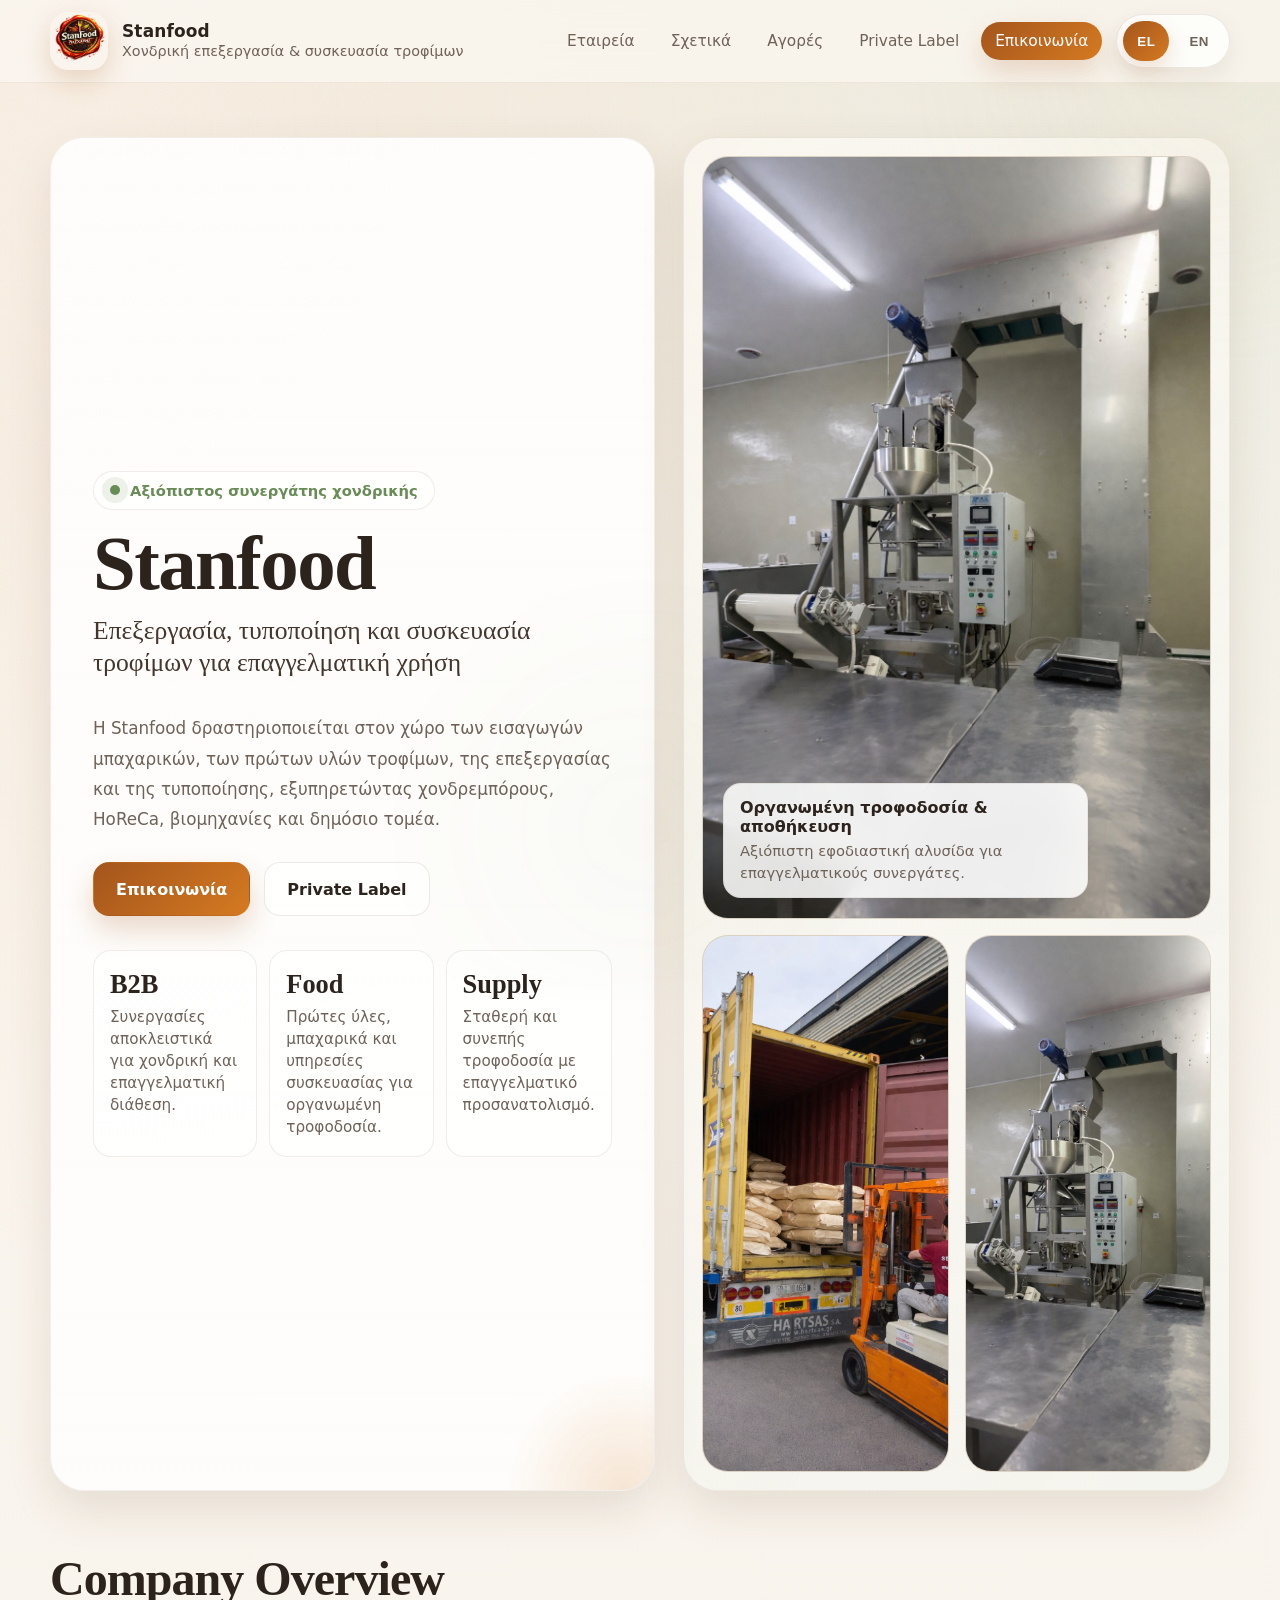
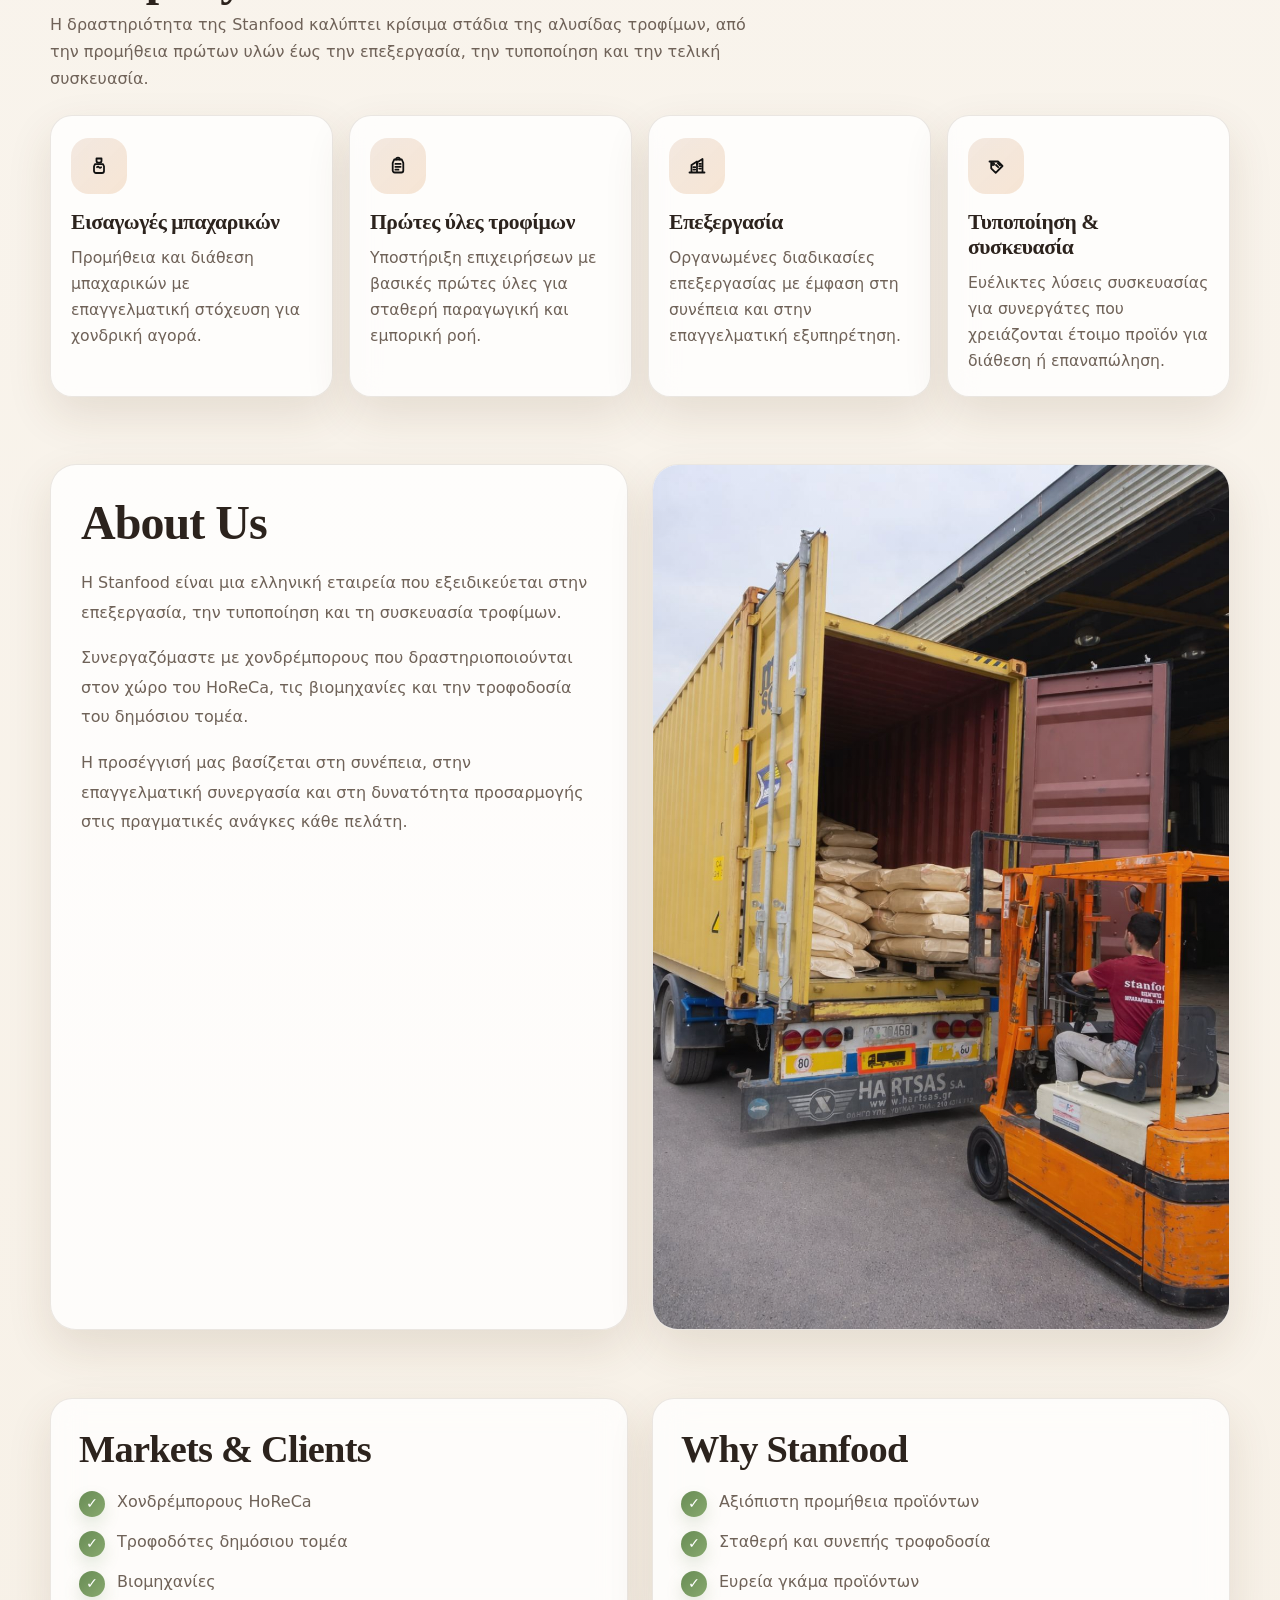
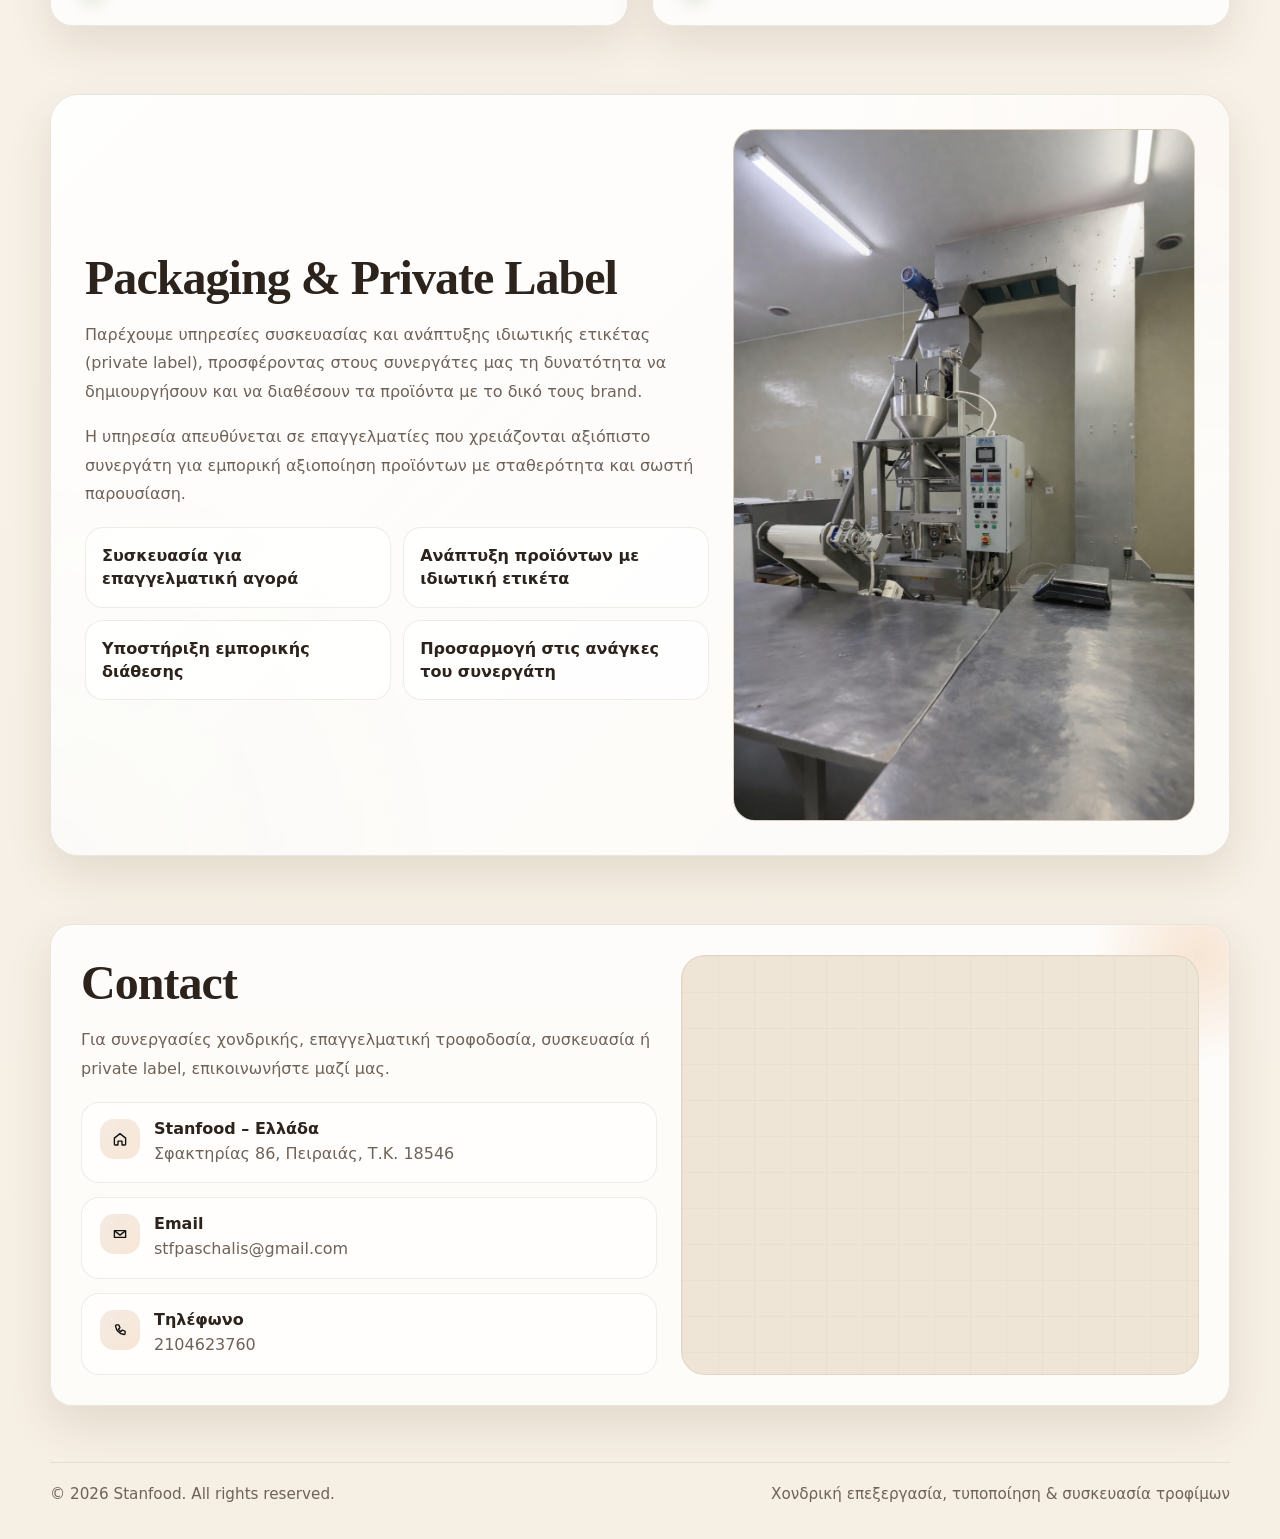
==== index.html @ 0a85c96a "first commit" ====
<!DOCTYPE html>
<html lang="el">
<head>
  <meta charset="UTF-8" />
  <meta name="viewport" content="width=device-width, initial-scale=1.0" />
  <title>Stanfood | Χονδρική Επεξεργασία & Συσκευασία Τροφίμων</title>
  <meta
    name="description"
    content="Η Stanfood είναι ελληνική εταιρεία επεξεργασίας, τυποποίησης και συσκευασίας τροφίμων για HoReCa, βιομηχανίες και δημόσιο τομέα."
  />
  <link rel="stylesheet" href="styles.css" />
</head>
<body>
  <header class="site-header">
    <div class="container nav">
      <a href="#hero" class="brand" aria-label="Stanfood αρχική" data-i18n-aria-label="brandAria">
        <div class="brand-logo">
          <img src="logo.png" alt="Stanfood logo" data-i18n-alt="brandLogoAlt" />
        </div>
        <div class="brand-text">
          <strong>Stanfood</strong>
          <span data-i18n="brandTagline">Χονδρική επεξεργασία & συσκευασία τροφίμων</span>
        </div>
      </a>

      <div class="nav-actions">
        <nav class="nav-links">
          <a href="#overview" data-i18n="navCompany">Εταιρεία</a>
          <a href="#about" data-i18n="navAbout">Σχετικά</a>
          <a href="#markets" data-i18n="navMarkets">Αγορές</a>
          <a href="#private-label" data-i18n="navPrivateLabel">Private Label</a>
          <a href="#contact" class="cta" data-i18n="navContact">Επικοινωνία</a>
        </nav>

        <div class="language-switcher" aria-label="Επιλογή γλώσσας" data-i18n-aria-label="languageSwitcherAria">
          <button type="button" class="lang-btn active" data-lang="el">EL</button>
          <button type="button" class="lang-btn" data-lang="en">EN</button>
        </div>
      </div>
    </div>
  </header>

  <main>
    <section class="hero" id="hero">
      <div class="container hero-grid">
        <div class="hero-copy" data-reveal>
          <div class="eyebrow hero-float">
            <span class="dot"></span>
            <span data-i18n="heroEyebrow">Αξιόπιστος συνεργάτης χονδρικής</span>
          </div>

          <h1>Stanfood</h1>
          <div class="hero-subtitle" data-i18n="heroSubtitle">
            Επεξεργασία, τυποποίηση και συσκευασία τροφίμων για επαγγελματική χρήση
          </div>
          <p class="hero-desc" data-i18n="heroDesc">
            Η Stanfood δραστηριοποιείται στον χώρο των εισαγωγών μπαχαρικών, των πρώτων
            υλών τροφίμων, της επεξεργασίας και της τυποποίησης, εξυπηρετώντας
            χονδρεμπόρους, HoReCa, βιομηχανίες και δημόσιο τομέα.
          </p>

          <div class="hero-actions">
            <a href="#contact" class="btn btn-primary" data-i18n="heroPrimaryCta">Επικοινωνία</a>
            <a href="#private-label" class="btn btn-secondary" data-i18n="heroSecondaryCta">Private Label</a>
          </div>

          <div class="hero-stats">
            <div class="stat">
              <strong>B2B</strong>
              <span data-i18n="statB2B">Συνεργασίες αποκλειστικά για χονδρική και επαγγελματική διάθεση.</span>
            </div>
            <div class="stat">
              <strong>Food</strong>
              <span data-i18n="statFood">Πρώτες ύλες, μπαχαρικά και υπηρεσίες συσκευασίας για οργανωμένη τροφοδοσία.</span>
            </div>
            <div class="stat">
              <strong>Supply</strong>
              <span data-i18n="statSupply">Σταθερή και συνεπής τροφοδοσία με επαγγελματικό προσανατολισμό.</span>
            </div>
          </div>
        </div>

        <div class="hero-visual" data-reveal>
          <div class="visual-card">
            <img
              src="img2.jpg"
              alt="Αποθήκη τροφίμων και χονδρική διανομή"
              data-i18n-alt="heroWarehouseAlt"
            />
            <div class="floating-badge">
              <strong data-i18n="floatingBadgeTitle">Οργανωμένη τροφοδοσία & αποθήκευση</strong>
              <span data-i18n="floatingBadgeText">Αξιόπιστη εφοδιαστική αλυσίδα για επαγγελματικούς συνεργάτες.</span>
            </div>
          </div>

          <div class="visual-bottom">
            <div class="visual-card">
              <img
                src="img 3.jpg"
                alt="Εισαγωγές και μεταφορά προϊόντων"
                data-i18n-alt="importsAlt"
              />
            </div>
            <div class="visual-card">
              <img
                src="img2.jpg"
                alt="Ποιοτικός έλεγχος και διασφάλιση ποιότητας"
                data-i18n-alt="qualityAlt"
              />
            </div>
          </div>
        </div>
      </div>
    </section>

    <section class="section" id="overview">
      <div class="container">
        <div class="section-heading" data-reveal>
          <div>
            <h2 data-i18n="overviewTitle">Company Overview</h2>
            <p data-i18n="overviewText">
              Η δραστηριότητα της Stanfood καλύπτει κρίσιμα στάδια της αλυσίδας τροφίμων,
              από την προμήθεια πρώτων υλών έως την επεξεργασία, την τυποποίηση και την τελική συσκευασία.
            </p>
          </div>
        </div>

        <div class="overview-grid">
          <article class="overview-card" data-reveal>
            <div class="overview-icon" aria-hidden="true">
              <svg viewBox="0 0 24 24" aria-hidden="true">
                <path d="M9.5 4.5h5v2.2a2 2 0 0 1-2 2h-1a2 2 0 0 1-2-2V4.5Z" fill="none" stroke="currentColor" stroke-width="1.8" stroke-linejoin="round"/>
                <path d="M8 10.2h8l1 2.1V17a2 2 0 0 1-2 2H9a2 2 0 0 1-2-2v-4.7l1-2.1Z" fill="none" stroke="currentColor" stroke-width="1.8" stroke-linejoin="round"/>
                <path d="M10 13.2c.8-.9 1.5-.9 2 0 .7 1 1.4 1 2.1 0" fill="none" stroke="currentColor" stroke-width="1.8" stroke-linecap="round"/>
              </svg>
            </div>
            <h3 data-i18n="overview1Title">Εισαγωγές μπαχαρικών</h3>
            <p data-i18n="overview1Text">Προμήθεια και διάθεση μπαχαρικών με επαγγελματική στόχευση για χονδρική αγορά.</p>
          </article>

          <article class="overview-card" data-reveal>
            <div class="overview-icon" aria-hidden="true">
              <svg viewBox="0 0 24 24" aria-hidden="true">
                <path d="M8.2 5.5h7.6l1.5 3.4v7.6a2 2 0 0 1-2 2H8.7a2 2 0 0 1-2-2V8.9l1.5-3.4Z" fill="none" stroke="currentColor" stroke-width="1.8" stroke-linejoin="round"/>
                <path d="M9.4 9.9h5.2M9.4 12.8h5.2M9.4 15.7h3.1" fill="none" stroke="currentColor" stroke-width="1.8" stroke-linecap="round"/>
                <path d="M10.1 5.5c0-1 .8-1.8 1.9-1.8s1.9.8 1.9 1.8" fill="none" stroke="currentColor" stroke-width="1.8" stroke-linecap="round"/>
              </svg>
            </div>
            <h3 data-i18n="overview2Title">Πρώτες ύλες τροφίμων</h3>
            <p data-i18n="overview2Text">Υποστήριξη επιχειρήσεων με βασικές πρώτες ύλες για σταθερή παραγωγική και εμπορική ροή.</p>
          </article>

          <article class="overview-card" data-reveal>
            <div class="overview-icon" aria-hidden="true">
              <svg viewBox="0 0 24 24" aria-hidden="true">
                <path d="M4.5 18.5h15" fill="none" stroke="currentColor" stroke-width="1.8" stroke-linecap="round"/>
                <path d="M6.5 18.5V11l5.5-3.5V11" fill="none" stroke="currentColor" stroke-width="1.8" stroke-linejoin="round"/>
                <path d="M12 18.5V8.5l5.5-3.5v13.5" fill="none" stroke="currentColor" stroke-width="1.8" stroke-linejoin="round"/>
                <path d="M8.4 13.2h1.8M8.4 15.6h1.8M14.2 9.8H16M14.2 12.2H16M14.2 14.6H16" fill="none" stroke="currentColor" stroke-width="1.8" stroke-linecap="round"/>
              </svg>
            </div>
            <h3 data-i18n="overview3Title">Επεξεργασία</h3>
            <p data-i18n="overview3Text">Οργανωμένες διαδικασίες επεξεργασίας με έμφαση στη συνέπεια και στην επαγγελματική εξυπηρέτηση.</p>
          </article>

          <article class="overview-card" data-reveal>
            <div class="overview-icon" aria-hidden="true">
              <svg viewBox="0 0 24 24" aria-hidden="true">
                <path d="M5.5 7.5h8.5l4.5 4.5-6.8 6.8-4.5-4.5V7.5Z" fill="none" stroke="currentColor" stroke-width="1.8" stroke-linejoin="round"/>
                <circle cx="9" cy="10" r="1.2" fill="none" stroke="currentColor" stroke-width="1.8"/>
                <path d="M13.8 9.2 16 11.4M12 11l2.2 2.2" fill="none" stroke="currentColor" stroke-width="1.8" stroke-linecap="round"/>
              </svg>
            </div>
            <h3 data-i18n="overview4Title">Τυποποίηση & συσκευασία</h3>
            <p data-i18n="overview4Text">Ευέλικτες λύσεις συσκευασίας για συνεργάτες που χρειάζονται έτοιμο προϊόν για διάθεση ή επαναπώληση.</p>
          </article>
        </div>
      </div>
    </section>

    <section class="section" id="about">
      <div class="container about-grid">
        <div class="about-text" data-reveal>
          <h2 data-i18n="aboutTitle">About Us</h2>
          <p data-i18n="aboutText1">
            Η Stanfood είναι μια ελληνική εταιρεία που εξειδικεύεται στην επεξεργασία,
            την τυποποίηση και τη συσκευασία τροφίμων.
          </p>
          <p data-i18n="aboutText2">
            Συνεργαζόμαστε με χονδρέμπορους που δραστηριοποιούνται στον χώρο του HoReCa,
            τις βιομηχανίες και την τροφοδοσία του δημόσιου τομέα.
          </p>
          <p data-i18n="aboutText3">
            Η προσέγγισή μας βασίζεται στη συνέπεια, στην επαγγελματική συνεργασία και
            στη δυνατότητα προσαρμογής στις πραγματικές ανάγκες κάθε πελάτη.
          </p>
        </div>

        <div class="image-panel" data-reveal>
          <img
            src="img 3.jpg"
            alt="Έλεγχος ποιότητας τροφίμων και επαγγελματική επεξεργασία"
            data-i18n-alt="aboutImageAlt"
          />
        </div>
      </div>
    </section>

    <section class="section" id="markets">
      <div class="container split-grid">
        <div class="client-box" data-reveal>
          <h2 data-i18n="marketsTitle">Markets & Clients</h2>
          <ul class="list">
            <li><span class="check">✓</span><span data-i18n="market1">Χονδρέμπορους HoReCa</span></li>
            <li><span class="check">✓</span><span data-i18n="market2">Τροφοδότες δημόσιου τομέα</span></li>
            <li><span class="check">✓</span><span data-i18n="market3">Βιομηχανίες</span></li>
          </ul>
        </div>

        <div class="why-card" data-reveal>
          <h2 data-i18n="whyTitle">Why Stanfood</h2>
          <ul class="list">
            <li><span class="check">✓</span><span data-i18n="why1">Αξιόπιστη προμήθεια προϊόντων</span></li>
            <li><span class="check">✓</span><span data-i18n="why2">Σταθερή και συνεπής τροφοδοσία</span></li>
            <li><span class="check">✓</span><span data-i18n="why3">Ευρεία γκάμα προϊόντων</span></li>
          </ul>
        </div>
      </div>
    </section>

    <section class="section" id="private-label">
      <div class="container">
        <div class="private-label" data-reveal>
          <div class="private-label-grid">
            <div>
              <h2 data-i18n="privateLabelTitle">Packaging & Private Label</h2>
              <p data-i18n="privateLabelText1">
                Παρέχουμε υπηρεσίες συσκευασίας και ανάπτυξης ιδιωτικής ετικέτας
                (private label), προσφέροντας στους συνεργάτες μας τη δυνατότητα να
                δημιουργήσουν και να διαθέσουν τα προϊόντα με το δικό τους brand.
              </p>
              <p data-i18n="privateLabelText2">
                Η υπηρεσία απευθύνεται σε επαγγελματίες που χρειάζονται αξιόπιστο
                συνεργάτη για εμπορική αξιοποίηση προϊόντων με σταθερότητα και σωστή παρουσίαση.
              </p>

              <div class="private-points">
                <div class="point" data-i18n="privatePoint1">Συσκευασία για επαγγελματική αγορά</div>
                <div class="point" data-i18n="privatePoint2">Ανάπτυξη προϊόντων με ιδιωτική ετικέτα</div>
                <div class="point" data-i18n="privatePoint3">Υποστήριξη εμπορικής διάθεσης</div>
                <div class="point" data-i18n="privatePoint4">Προσαρμογή στις ανάγκες του συνεργάτη</div>
              </div>
            </div>

            <div class="mini-gallery">
              <div class="image-panel">
                <img
                  src="img2.jpg"
                  alt="Αποθήκευση και διαχείριση αποθεμάτων για επαγγελματική τροφοδοσία"
                  data-i18n-alt="privateLabelImageAlt"
                />
              </div>
            </div>
          </div>
        </div>
      </div>
    </section>

    <section class="section" id="contact">
      <div class="container">
        <div class="contact-card" data-reveal>
          <div class="contact-top">
            <div>
              <h2 data-i18n="contactTitle">Contact</h2>
              <p data-i18n="contactText">
                Για συνεργασίες χονδρικής, επαγγελματική τροφοδοσία, συσκευασία ή private label,
                επικοινωνήστε μαζί μας.
              </p>

              <div class="contact-lines">
                <div class="contact-item">
                  <div class="contact-badge" aria-hidden="true">
                    <svg viewBox="0 0 24 24" aria-hidden="true">
                      <path d="M4.5 10.8 12 4.8l7.5 6V19a1 1 0 0 1-1 1h-3.8v-5.2H9.3V20H5.5a1 1 0 0 1-1-1v-8.2Z" fill="none" stroke="currentColor" stroke-width="1.8" stroke-linejoin="round"/>
                    </svg>
                  </div>
                  <div>
                    <strong data-i18n="contactOfficeTitle">Stanfood – Ελλάδα</strong>
                    <span data-i18n="contactAddress">Σφακτηρίας 86, Πειραιάς, Τ.Κ. 18546</span>
                  </div>
                </div>

                <div class="contact-item">
                  <div class="contact-badge" aria-hidden="true">
                    <svg viewBox="0 0 24 24" aria-hidden="true">
                      <path d="M4.5 7.5h15v9h-15z" fill="none" stroke="currentColor" stroke-width="1.8" stroke-linejoin="round"/>
                      <path d="m5.7 8.5 6.3 5 6.3-5" fill="none" stroke="currentColor" stroke-width="1.8" stroke-linecap="round" stroke-linejoin="round"/>
                    </svg>
                  </div>
                  <div>
                    <strong data-i18n="contactEmailLabel">Email</strong>
                    <a href="mailto:stfpaschalis@gmail.com">stfpaschalis@gmail.com</a>
                  </div>
                </div>

                <div class="contact-item">
                  <div class="contact-badge" aria-hidden="true">
                    <svg viewBox="0 0 24 24" aria-hidden="true">
                      <path d="M7.3 5.2h2.9L12 9 9.9 10.8a13 13 0 0 0 3.3 3.3l1.8-2.1 3.8 1.8v2.9c0 .7-.6 1.3-1.3 1.3A13.9 13.9 0 0 1 6 6.5c0-.7.6-1.3 1.3-1.3Z" fill="none" stroke="currentColor" stroke-width="1.8" stroke-linejoin="round" stroke-linecap="round"/>
                    </svg>
                  </div>
                  <div>
                    <strong data-i18n="contactPhoneLabel">Τηλέφωνο</strong>
                    <a href="tel:+302104623760">2104623760</a>
                  </div>
                </div>
              </div>
            </div>

            <div class="map-card">
              <iframe
                src="https://www.google.com/maps?q=%CE%A3%CF%86%CE%B1%CE%BA%CF%84%CE%B7%CF%81%CE%AF%CE%B1%CF%82%2086,%20%CE%A0%CE%B5%CE%B9%CF%81%CE%B1%CE%B9%CE%AC%CF%82,%2018546&z=16&output=embed"
                width="100%"
                height="100%"
                style="border:0;"
                allowfullscreen=""
                loading="lazy"
                referrerpolicy="no-referrer-when-downgrade"
                title="Χάρτης τοποθεσίας Stanfood"
                data-i18n-title="mapTitle">
              </iframe>
            </div>
          </div>
        </div>
      </div>
    </section>
  </main>

  <footer class="site-footer">
    <div class="container footer-inner">
      <div><span data-i18n="footerCopyright">©</span> <span id="year"></span> <span data-i18n="footerRights">Stanfood. All rights reserved.</span></div>
      <div data-i18n="footerTagline">Χονδρική επεξεργασία, τυποποίηση & συσκευασία τροφίμων</div>
    </div>
  </footer>

  <script src="scripts.js"></script>
</body>
</html>
---- styles.css ----
:root{
  --bg:#f7f3eb;
  --bg-2:#fffaf3;
  --card:rgba(255,255,255,.78);
  --card-strong:rgba(255,255,255,.92);
  --text:#2c231d;
  --muted:#6f6258;
  --line:rgba(90,65,40,.12);
  --primary:#a4551d;
  --primary-2:#d57a21;
  --accent:#e7c282;
  --green:#688c55;
  --shadow:0 18px 45px rgba(87,55,27,.12);
  --radius-xl:30px;
  --radius-lg:22px;
  --radius-md:16px;
  --container:1180px;
}

*{box-sizing:border-box}
html{scroll-behavior:smooth}
body{
  margin:0;
  font-family:Inter,system-ui,-apple-system,BlinkMacSystemFont,"Segoe UI",sans-serif;
  color:var(--text);
  background:
    radial-gradient(circle at 0% 0%, rgba(213,122,33,.10), transparent 26%),
    radial-gradient(circle at 100% 0%, rgba(104,140,85,.10), transparent 24%),
    linear-gradient(180deg, #faf6f0 0%, #f6efe4 100%);
  overflow-x:hidden;
}

body::after{
  content:"";
  position:fixed;
  inset:-10% -20%;
  pointer-events:none;
  opacity:.45;
  background:
    radial-gradient(circle at 15% 20%, rgba(255,255,255,.45), transparent 22%),
    radial-gradient(circle at 82% 14%, rgba(231,194,130,.18), transparent 18%),
    radial-gradient(circle at 50% 85%, rgba(104,140,85,.08), transparent 22%);
  filter:blur(18px);
  animation:ambientDrift 18s ease-in-out infinite alternate;
}

body::before{
  content:"";
  position:fixed;
  inset:0;
  pointer-events:none;
  opacity:.18;
  background-image:
    linear-gradient(rgba(80,55,35,.03) 1px, transparent 1px),
    linear-gradient(90deg, rgba(80,55,35,.03) 1px, transparent 1px);
  background-size:42px 42px;
  mask-image:radial-gradient(circle at center, black 60%, transparent 100%);
}

img{display:block;max-width:100%}
a{text-decoration:none;color:inherit}
.container{width:min(calc(100% - 32px), var(--container));margin:0 auto}

.site-header{
  position:sticky;
  top:0;
  z-index:100;
  backdrop-filter:blur(18px);
  background:rgba(250,246,240,.78);
  border-bottom:1px solid rgba(100,70,45,.08);
  transform:translateY(-16px);
  opacity:0;
  transition:transform .8s ease, opacity .8s ease, background .3s ease, box-shadow .3s ease;
}

body.is-ready .site-header{
  transform:translateY(0);
  opacity:1;
}

.nav{
  min-height:82px;
  display:flex;
  align-items:center;
  justify-content:space-between;
  gap:22px;
}

.nav-actions{
  display:flex;
  align-items:center;
  gap:14px;
}

.brand{
  display:flex;
  align-items:center;
  gap:14px;
  min-width:0;
}

.brand-logo{
  width:58px;
  height:58px;
  border-radius:18px;
  overflow:hidden;
  flex:0 0 auto;
  box-shadow:0 10px 26px rgba(164,85,29,.22);
  transition:transform .5s ease, box-shadow .5s ease;
}

.brand-logo img{
  width:100%;
  height:100%;
  object-fit:cover;
  transition:transform .8s ease;
}

.brand:hover .brand-logo{
  transform:translateY(-2px) rotate(-3deg);
  box-shadow:0 16px 34px rgba(164,85,29,.22);
}

.brand:hover .brand-logo img{
  transform:scale(1.06);
}

.brand-text strong{
  display:block;
  font-size:1.06rem;
  line-height:1.1;
  letter-spacing:.01em;
}

.brand-text span{
  color:var(--muted);
  font-size:.9rem;
}

.nav-links{
  display:flex;
  align-items:center;
  gap:8px;
  flex-wrap:wrap;
}

.language-switcher{
  display:inline-flex;
  align-items:center;
  gap:6px;
  padding:6px;
  border-radius:999px;
  background:rgba(255,255,255,.72);
  border:1px solid rgba(110,80,54,.12);
  box-shadow:0 10px 24px rgba(87,55,27,.08);
}

.lang-btn{
  border:0;
  background:transparent;
  color:var(--muted);
  min-width:46px;
  height:40px;
  padding:0 14px;
  border-radius:999px;
  font-weight:800;
  letter-spacing:.04em;
  cursor:pointer;
  transition:background .25s ease, color .25s ease, transform .25s ease, box-shadow .25s ease;
}

.lang-btn:hover{
  color:var(--text);
  transform:translateY(-1px);
}

.lang-btn.active{
  color:#fff;
  background:linear-gradient(135deg,var(--primary),var(--primary-2));
  box-shadow:0 10px 22px rgba(164,85,29,.18);
}

.nav-links a{
  color:var(--muted);
  padding:10px 14px;
  border-radius:999px;
  transition:transform .25s ease, color .25s ease, background .25s ease;
  font-size:.96rem;
}

.nav-links a:hover{
  color:var(--text);
  background:rgba(164,85,29,.08);
  transform:translateY(-1px);
}

.nav-links .cta{
  background:linear-gradient(135deg,var(--primary),var(--primary-2));
  color:#fff;
  box-shadow:0 12px 28px rgba(164,85,29,.20);
}

.hero{
  padding:54px 0 30px;
  position:relative;
}

.hero-grid{
  display:grid;
  grid-template-columns:1.05fr .95fr;
  gap:28px;
  align-items:stretch;
}

.hero-copy,.hero-visual{
  position:relative;
  overflow:hidden;
  border-radius:34px;
  border:1px solid rgba(92,63,39,.08);
  box-shadow:var(--shadow);
  background:linear-gradient(180deg, rgba(255,255,255,.90), rgba(255,255,255,.76));
  transform:translateY(30px);
  opacity:0;
  transition:transform 1s cubic-bezier(.2,.7,.2,1), opacity 1s ease, box-shadow .45s ease;
}

body.is-ready .hero-copy,
body.is-ready .hero-visual{
  transform:translateY(0);
  opacity:1;
}

.hero-copy{
  padding:42px;
  min-height:640px;
  display:flex;
  flex-direction:column;
  justify-content:center;
  isolation:isolate;
}

.hero-copy::before{
  content:"";
  position:absolute;
  inset:auto -90px -120px auto;
  width:240px;
  height:240px;
  background:radial-gradient(circle, rgba(213,122,33,.18), transparent 70%);
  z-index:-1;
}

.hero-copy > *{
  opacity:0;
  transform:translateY(18px);
}

body.is-ready .hero-copy > *{
  animation:fadeUp .8s ease forwards;
}

body.is-ready .hero-copy > :nth-child(1){animation-delay:.18s}
body.is-ready .hero-copy > :nth-child(2){animation-delay:.28s}
body.is-ready .hero-copy > :nth-child(3){animation-delay:.38s}
body.is-ready .hero-copy > :nth-child(4){animation-delay:.48s}
body.is-ready .hero-copy > :nth-child(5){animation-delay:.58s}
body.is-ready .hero-copy > :nth-child(6){animation-delay:.68s}

.eyebrow{
  display:inline-flex;
  align-items:center;
  gap:10px;
  width:max-content;
  max-width:100%;
  padding:10px 16px;
  border-radius:999px;
  background:rgba(255,255,255,.74);
  border:1px solid rgba(102,74,48,.10);
  color:var(--green);
  font-weight:700;
  font-size:.92rem;
  margin-bottom:18px;
}

.dot{
  width:10px;
  height:10px;
  border-radius:50%;
  background:var(--green);
  box-shadow:0 0 0 8px rgba(104,140,85,.12);
}

h1,h2,h3{
  margin:0;
  font-family:Georgia,"Times New Roman",serif;
  letter-spacing:-.02em;
}

.hero h1{
  font-size:clamp(2.8rem, 6vw, 5.2rem);
  line-height:.95;
  max-width:650px;
  margin-bottom:14px;
}

.hero-subtitle{
  font-size:clamp(1.22rem,2vw,1.7rem);
  line-height:1.25;
  color:#45362c;
  max-width:640px;
  margin-bottom:18px;
  font-family:Georgia,"Times New Roman",serif;
}

.hero-desc{
  font-size:1.05rem;
  line-height:1.8;
  color:var(--muted);
  max-width:620px;
  margin-bottom:28px;
}

.hero-actions{
  display:flex;
  gap:14px;
  flex-wrap:wrap;
  margin-bottom:28px;
}

.btn{
  display:inline-flex;
  align-items:center;
  justify-content:center;
  gap:10px;
  min-height:54px;
  padding:0 22px;
  border-radius:16px;
  font-weight:700;
  transition:transform .25s ease, box-shadow .25s ease, background .25s ease;
  border:1px solid transparent;
  cursor:pointer;
  position:relative;
  overflow:hidden;
}

.btn:hover{
  transform:translateY(-2px);
}

.btn::after{
  content:"";
  position:absolute;
  inset:-120% auto -120% -30%;
  width:40%;
  transform:rotate(18deg);
  background:linear-gradient(180deg, transparent, rgba(255,255,255,.32), transparent);
  opacity:0;
  transition:transform .7s ease, opacity .35s ease;
}

.btn:hover::after{
  opacity:1;
  transform:translateX(260%) rotate(18deg);
}

.btn-primary{
  background:linear-gradient(135deg,var(--primary),var(--primary-2));
  color:#fff;
  box-shadow:0 14px 28px rgba(164,85,29,.22);
}

.btn-secondary{
  background:rgba(255,255,255,.7);
  border-color:rgba(110,80,54,.12);
  color:var(--text);
}

.hero-stats{
  display:grid;
  grid-template-columns:repeat(3,1fr);
  gap:12px;
  margin-top:6px;
}

.stat{
  background:rgba(255,255,255,.65);
  border:1px solid rgba(110,80,54,.10);
  border-radius:18px;
  padding:18px 16px;
  min-height:110px;
  transition:transform .35s ease, box-shadow .35s ease, border-color .35s ease;
}

.stat:hover{
  transform:translateY(-4px);
  box-shadow:0 18px 32px rgba(87,55,27,.12);
  border-color:rgba(164,85,29,.18);
}

.stat strong{
  display:block;
  font-size:1.65rem;
  font-family:Georgia,"Times New Roman",serif;
  margin-bottom:6px;
}

.stat span{
  color:var(--muted);
  font-size:.95rem;
  line-height:1.45;
}

.hero-visual{
  min-height:640px;
  padding:18px;
  display:grid;
  grid-template-rows:1.35fr .95fr;
  gap:16px;
  background:
    linear-gradient(180deg, rgba(255,255,255,.66), rgba(255,255,255,.55)),
    linear-gradient(135deg, rgba(231,194,130,.18), rgba(104,140,85,.12));
}

.visual-card{
  position:relative;
  overflow:hidden;
  border-radius:26px;
  background:#e8dfd2;
  border:1px solid rgba(90,62,35,.08);
  min-height:0;
  transition:transform .45s ease, box-shadow .45s ease;
}

.visual-card img{
  width:100%;
  height:100%;
  object-fit:cover;
  transform:scale(1.02);
  transition:transform 1.1s ease;
}

.visual-card::after{
  content:"";
  position:absolute;
  inset:0;
  background:linear-gradient(180deg, transparent 45%, rgba(35,25,18,.28) 100%);
  transition:opacity .45s ease;
}

.visual-card:hover{
  transform:translateY(-4px);
}

.visual-card:hover img{
  transform:scale(1.07);
}

.visual-card:hover::after{
  opacity:.82;
}

.floating-badge{
  position:absolute;
  left:20px;
  bottom:20px;
  z-index:2;
  background:rgba(255,255,255,.88);
  backdrop-filter:blur(12px);
  border:1px solid rgba(95,65,40,.08);
  border-radius:18px;
  padding:14px 16px;
  box-shadow:0 10px 26px rgba(45,30,18,.12);
  max-width:72%;
  animation:badgeDrift 7s ease-in-out infinite;
}

.floating-badge strong{
  display:block;
  font-size:1rem;
  margin-bottom:4px;
}

.floating-badge span{
  color:var(--muted);
  font-size:.92rem;
  line-height:1.45;
}

.visual-bottom{
  display:grid;
  grid-template-columns:1fr 1fr;
  gap:16px;
  min-height:0;
}

.section{
  padding:34px 0;
}

.section-heading{
  display:flex;
  align-items:end;
  justify-content:space-between;
  gap:20px;
  margin-bottom:22px;
}

.section-heading h2{
  font-size:clamp(2rem,4vw,3rem);
  line-height:1;
  margin-bottom:8px;
}

.section-heading p{
  margin:0;
  color:var(--muted);
  line-height:1.7;
  max-width:700px;
}

.overview-grid{
  display:grid;
  grid-template-columns:repeat(4,1fr);
  gap:16px;
}

.overview-card,
.why-card,
.client-box,
.contact-card{
  background:var(--card);
  border:1px solid var(--line);
  border-radius:22px;
  box-shadow:var(--shadow);
  backdrop-filter:blur(14px);
}

.overview-card{
  padding:22px 20px;
  min-height:190px;
  position:relative;
  overflow:hidden;
  transition:transform .25s ease, box-shadow .25s ease;
}

.overview-card::before,
.point::before,
.contact-item::before{
  content:"";
  position:absolute;
  inset:0;
  background:linear-gradient(120deg, transparent 0%, rgba(255,255,255,.36) 50%, transparent 100%);
  transform:translateX(-130%);
  transition:transform .8s ease;
  pointer-events:none;
}

.overview-card:hover{
  transform:translateY(-5px);
  box-shadow:0 22px 50px rgba(87,55,27,.16);
}

.overview-card:hover::before,
.point:hover::before,
.contact-item:hover::before{
  transform:translateX(130%);
}

.overview-icon{
  width:56px;
  height:56px;
  border-radius:18px;
  display:grid;
  place-items:center;
  background:linear-gradient(135deg, rgba(164,85,29,.12), rgba(213,122,33,.18));
  margin-bottom:16px;
  color:#111;
  transition:transform .35s ease, background .35s ease;
}

.overview-icon svg{
  width:24px;
  height:24px;
  display:block;
  fill:currentColor;
}

.overview-card h3{
  font-size:1.35rem;
  margin-bottom:10px;
}

.overview-card:hover .overview-icon{
  transform:translateY(-2px) scale(1.04);
  background:linear-gradient(135deg, rgba(164,85,29,.18), rgba(213,122,33,.24));
}

.overview-card p{
  margin:0;
  color:var(--muted);
  line-height:1.65;
  font-size:.98rem;
}

.about-grid{
  display:grid;
  grid-template-columns:1fr 1fr;
  gap:24px;
  align-items:stretch;
}

.about-text,
.image-panel{
  background:var(--card);
  border:1px solid var(--line);
  border-radius:26px;
  box-shadow:var(--shadow);
  overflow:hidden;
  transition:transform .45s ease, box-shadow .45s ease;
}

.about-text{
  padding:30px;
}

.about-text h2{
  font-size:clamp(2rem,4vw,3rem);
  margin-bottom:18px;
}

.about-text p{
  margin:0 0 16px;
  color:var(--muted);
  line-height:1.85;
  font-size:1rem;
}

.about-text p:last-child{margin-bottom:0}

.image-panel{
  position:relative;
  min-height:420px;
}

.image-panel img{
  width:100%;
  height:100%;
  object-fit:cover;
  transition:transform 1.1s ease;
}

.image-panel::after{
  content:"";
  position:absolute;
  inset:0;
  background:linear-gradient(180deg, rgba(255,255,255,.04), rgba(32,22,15,.18));
  transition:opacity .45s ease;
}

.about-text:hover,
.image-panel:hover,
.client-box:hover,
.why-card:hover,
.private-label:hover,
.contact-card:hover,
.map-card:hover{
  transform:translateY(-4px);
  box-shadow:0 22px 52px rgba(87,55,27,.15);
}

.image-panel:hover img{
  transform:scale(1.06);
}

.image-panel:hover::after{
  opacity:.75;
}

.split-grid{
  display:grid;
  grid-template-columns:1fr 1fr;
  gap:24px;
}

.client-box,
.why-card{
  padding:28px;
  transition:transform .4s ease, box-shadow .4s ease;
}

.client-box h2,
.why-card h2{
  font-size:clamp(1.9rem,3vw,2.6rem);
  margin-bottom:18px;
}

.list{
  display:grid;
  gap:12px;
  margin:0;
  padding:0;
  list-style:none;
}

.list li{
  display:flex;
  gap:12px;
  align-items:flex-start;
  color:var(--muted);
  line-height:1.65;
  font-size:1rem;
  opacity:0;
  transform:translateX(-18px);
}

.list .check{
  width:26px;
  height:26px;
  border-radius:50%;
  flex:0 0 26px;
  display:grid;
  place-items:center;
  font-size:.9rem;
  color:#fff;
  background:linear-gradient(135deg,var(--green),#88a96f);
  box-shadow:0 8px 16px rgba(104,140,85,.18);
  margin-top:2px;
  transition:transform .3s ease, box-shadow .3s ease;
}

.visible .list li{
  animation:slideInSoft .6s ease forwards;
}

.visible .list li:nth-child(1){animation-delay:.08s}
.visible .list li:nth-child(2){animation-delay:.16s}
.visible .list li:nth-child(3){animation-delay:.24s}

.list li:hover .check{
  transform:scale(1.08);
  box-shadow:0 12px 22px rgba(104,140,85,.22);
}

.private-label{
  position:relative;
  overflow:hidden;
  border-radius:28px;
  border:1px solid var(--line);
  box-shadow:var(--shadow);
  padding:34px;
  background:
    linear-gradient(135deg, rgba(255,255,255,.88), rgba(255,255,255,.70)),
    radial-gradient(circle at top right, rgba(213,122,33,.14), transparent 28%),
    radial-gradient(circle at bottom left, rgba(104,140,85,.10), transparent 30%);
}

.private-label-grid{
  display:grid;
  grid-template-columns:1.15fr .85fr;
  gap:24px;
  align-items:center;
}

.private-label h2{
  font-size:clamp(2rem,4vw,3rem);
  margin-bottom:16px;
}

.private-label p{
  margin:0 0 16px;
  color:var(--muted);
  line-height:1.8;
  font-size:1rem;
  max-width:700px;
}

.private-points{
  display:grid;
  grid-template-columns:repeat(2, minmax(0,1fr));
  gap:12px;
  margin-top:18px;
}

.point{
  padding:16px;
  border-radius:18px;
  background:rgba(255,255,255,.72);
  border:1px solid rgba(100,70,45,.10);
  color:var(--text);
  font-weight:600;
  line-height:1.45;
  position:relative;
  overflow:hidden;
  transition:transform .3s ease, border-color .3s ease, box-shadow .3s ease;
}

.point:hover{
  transform:translateY(-4px);
  border-color:rgba(164,85,29,.18);
  box-shadow:0 16px 28px rgba(87,55,27,.10);
}

.mini-gallery{
  display:grid;
  gap:14px;
}

.mini-gallery .image-panel{
  min-height:230px;
  border-radius:22px;
  box-shadow:none;
  background:#eadfce;
}

.contact-card{
  padding:30px;
  position:relative;
  overflow:hidden;
  transition:transform .45s ease, box-shadow .45s ease;
}

.contact-card::before{
  content:"";
  position:absolute;
  right:-80px;
  top:-80px;
  width:220px;
  height:220px;
  border-radius:50%;
  background:radial-gradient(circle, rgba(213,122,33,.18), transparent 70%);
}

.contact-top{
  display:grid;
  grid-template-columns:1fr .9fr;
  gap:24px;
  align-items:start;
}

.contact-card h2{
  font-size:clamp(2rem,4vw,3rem);
  margin-bottom:16px;
}

.contact-card p{
  color:var(--muted);
  line-height:1.8;
  margin:0 0 10px;
}

.contact-lines{
  display:grid;
  gap:14px;
  margin-top:18px;
}

.contact-item{
  display:flex;
  gap:14px;
  align-items:flex-start;
  padding:16px 18px;
  border-radius:18px;
  background:rgba(255,255,255,.68);
  border:1px solid rgba(100,70,45,.10);
  position:relative;
  overflow:hidden;
  transition:transform .35s ease, border-color .35s ease, box-shadow .35s ease;
}

.contact-item:hover{
  transform:translateX(4px);
  border-color:rgba(164,85,29,.18);
  box-shadow:0 16px 28px rgba(87,55,27,.10);
}

.contact-item strong{
  display:block;
  margin-bottom:4px;
  font-size:1rem;
}

.contact-item span,
.contact-item a{
  color:var(--muted);
  line-height:1.55;
  word-break:break-word;
}

.contact-badge{
  width:40px;
  height:40px;
  border-radius:14px;
  display:grid;
  place-items:center;
  flex:0 0 40px;
  background:linear-gradient(135deg, rgba(164,85,29,.12), rgba(213,122,33,.18));
  color:#111;
  transition:transform .35s ease, background .35s ease;
}

.contact-badge svg{
  width:18px;
  height:18px;
  display:block;
  fill:currentColor;
}

.contact-item:hover .contact-badge{
  transform:scale(1.08);
  background:linear-gradient(135deg, rgba(164,85,29,.18), rgba(213,122,33,.24));
}

.map-card{
  height:100%;
  min-height:320px;
  border-radius:24px;
  overflow:hidden;
  position:relative;
  border:1px solid rgba(100,70,45,.10);
  background:#efe5d7;
}

.map-card iframe{
  width:100%;
  height:100%;
  display:block;
  transition:transform .8s ease;
}

.map-card::before{
  content:"";
  position:absolute;
  inset:0;
  background-image:
    linear-gradient(rgba(120,85,55,.08) 1px, transparent 1px),
    linear-gradient(90deg, rgba(120,85,55,.08) 1px, transparent 1px);
  background-size:36px 36px;
  opacity:.45;
  pointer-events:none;
}

.map-pin{
  position:absolute;
  top:50%;
  left:54%;
  transform:translate(-50%,-50%);
  width:92px;
  height:92px;
  border-radius:50%;
  display:grid;
  place-items:center;
  background:rgba(255,255,255,.9);
  box-shadow:0 18px 40px rgba(50,30,16,.18);
  border:1px solid rgba(100,70,45,.10);
  z-index:2;
  text-align:center;
  padding:14px;
  font-weight:800;
  color:var(--primary);
}

.site-footer{
  padding:22px 0 36px;
  color:var(--muted);
  opacity:0;
  transform:translateY(18px);
  transition:opacity .8s ease .35s, transform .8s ease .35s;
}

body.is-ready .site-footer{
  opacity:1;
  transform:translateY(0);
}

.footer-inner{
  border-top:1px solid rgba(100,70,45,.10);
  padding-top:22px;
  display:flex;
  justify-content:space-between;
  gap:16px;
  flex-wrap:wrap;
  font-size:.95rem;
}

[data-reveal]{
  opacity:0;
  transform:translateY(30px) scale(.985);
  filter:blur(6px);
  transition:opacity .9s ease, transform .9s cubic-bezier(.2,.7,.2,1), filter .9s ease;
  will-change:transform, opacity;
}

[data-reveal].visible{
  opacity:1;
  transform:translateY(0) scale(1);
  filter:blur(0);
}

.hero-float{
  animation:float 6s ease-in-out infinite;
}

body.is-ready .hero-visual{
  animation:heroLift 1.1s ease .15s both;
}

body.is-ready .hero-visual .visual-card:first-child{
  animation:fadeUp .95s ease .45s both;
}

body.is-ready .hero-visual .visual-bottom .visual-card:first-child{
  animation:fadeUp .95s ease .6s both;
}

body.is-ready .hero-visual .visual-bottom .visual-card:last-child{
  animation:fadeUp .95s ease .72s both;
}

.map-card:hover iframe{
  transform:scale(1.025);
}

@keyframes fadeUp{
  from{
    opacity:0;
    transform:translateY(18px);
  }
  to{
    opacity:1;
    transform:translateY(0);
  }
}

@keyframes float{
  0%,100%{transform:translateY(0)}
  50%{transform:translateY(-10px)}
}

@keyframes heroLift{
  from{
    opacity:0;
    transform:translateY(34px) scale(.985);
  }
  to{
    opacity:1;
    transform:translateY(0) scale(1);
  }
}

@keyframes badgeDrift{
  0%,100%{transform:translateY(0)}
  50%{transform:translateY(-6px)}
}

@keyframes slideInSoft{
  from{
    opacity:0;
    transform:translateX(-18px);
  }
  to{
    opacity:1;
    transform:translateX(0);
  }
}

@keyframes ambientDrift{
  0%{transform:translate3d(-1.5%, -1%, 0) scale(1)}
  100%{transform:translate3d(1.5%, 1%, 0) scale(1.04)}
}

@media (prefers-reduced-motion: reduce){
  *,
  *::before,
  *::after{
    animation:none !important;
    transition:none !important;
    scroll-behavior:auto !important;
  }

  [data-reveal],
  .site-header,
  .site-footer,
  .hero-copy,
  .hero-visual,
  .hero-copy > *{
    opacity:1 !important;
    transform:none !important;
    filter:none !important;
  }
}

@media (max-width: 1080px){
  .hero-grid,
  .about-grid,
  .split-grid,
  .private-label-grid,
  .contact-top{
    grid-template-columns:1fr;
  }

  .overview-grid{
    grid-template-columns:repeat(2,1fr);
  }

  .hero-copy,.hero-visual{
    min-height:auto;
  }

  .hero-stats{
    grid-template-columns:1fr;
  }
}

@media (max-width: 720px){
  .nav{
    min-height:74px;
    align-items:flex-start;
    padding:14px 0;
  }

  .nav-links{
    display:none;
  }

  .nav-actions{
    margin-left:auto;
  }

  .language-switcher{
    padding:5px;
  }

  .lang-btn{
    min-width:42px;
    height:38px;
    padding:0 12px;
  }

  .hero{
    padding:28px 0 24px;
  }

  .hero-copy{
    padding:24px;
    border-radius:24px;
  }

  .hero-visual{
    padding:12px;
    border-radius:24px;
  }

  .visual-bottom{
    grid-template-columns:1fr;
  }

  .overview-grid,
  .private-points{
    grid-template-columns:1fr;
  }

  .section{
    padding:24px 0;
  }

  .about-text,
  .client-box,
  .why-card,
  .private-label,
  .contact-card{
    padding:22px;
  }

  .floating-badge{
    max-width:82%;
    left:14px;
    bottom:14px;
  }

  .brand-text span{
    display:none;
  }
}
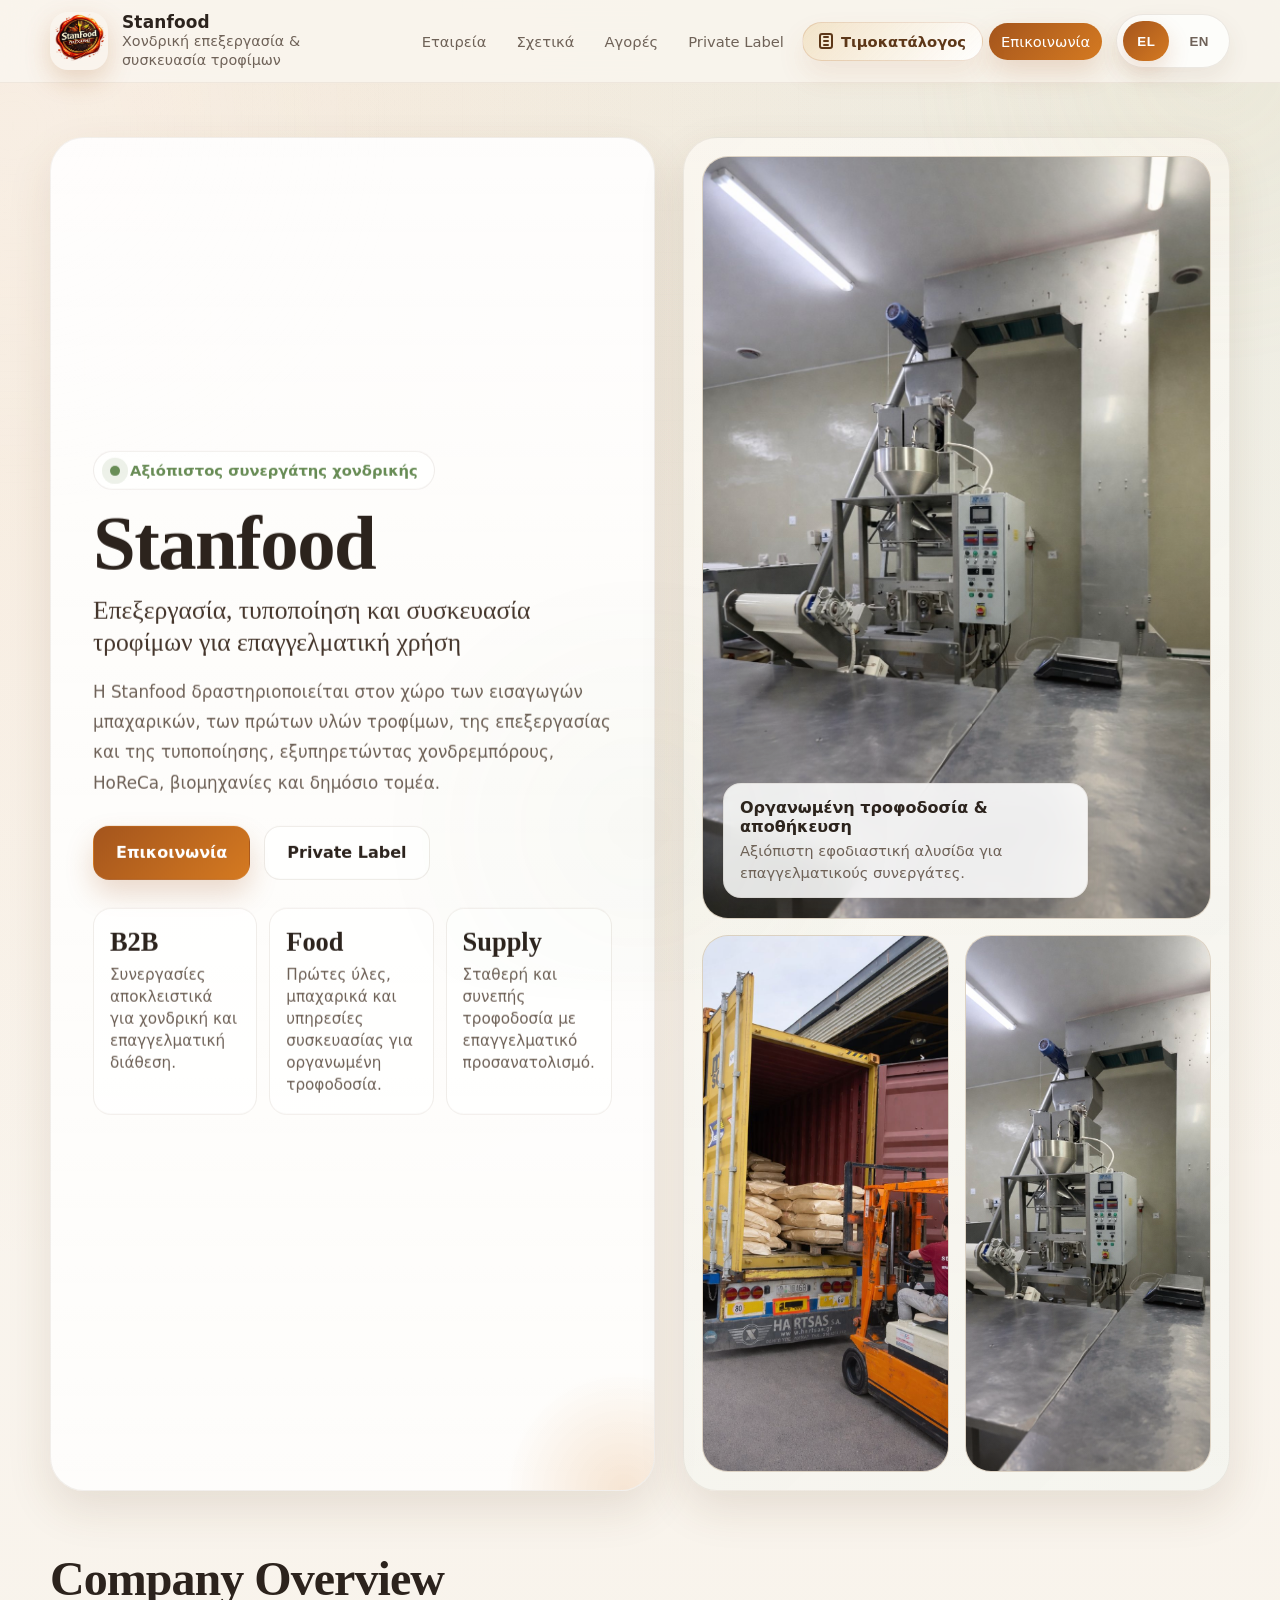
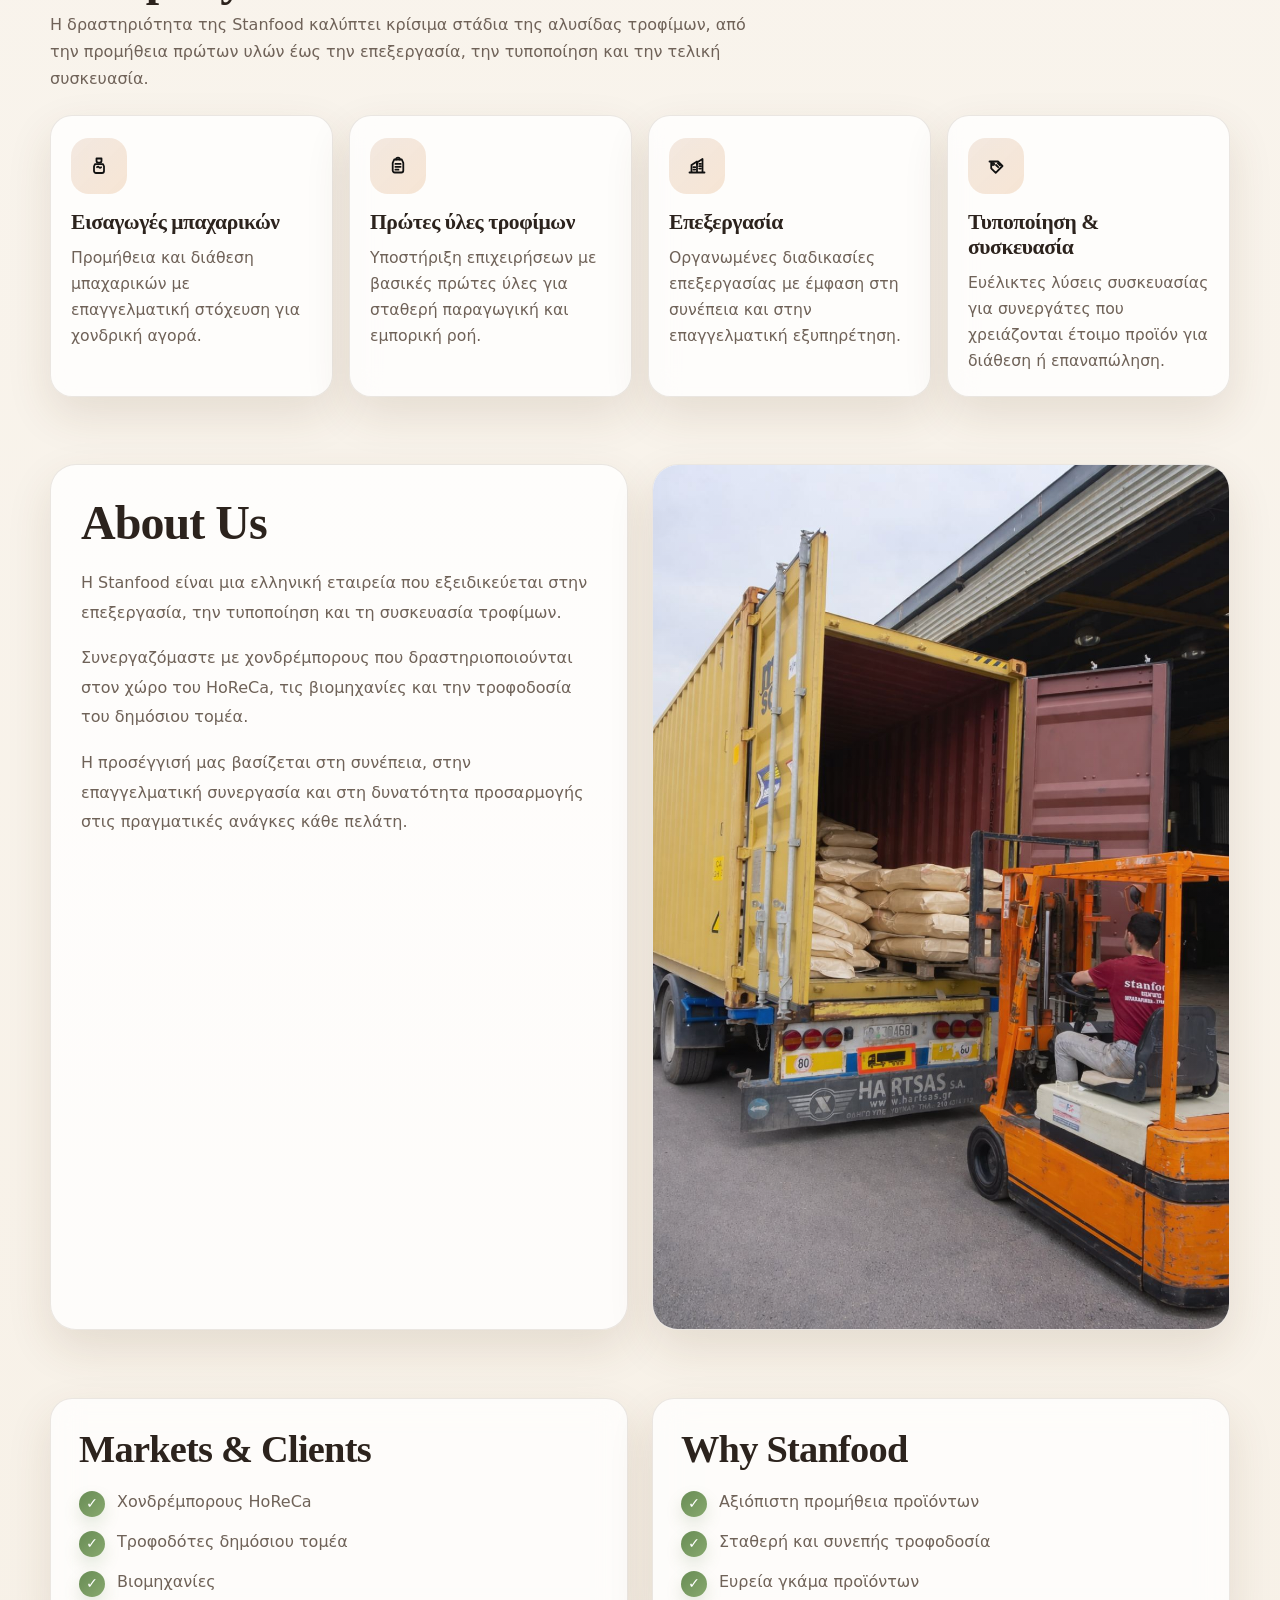
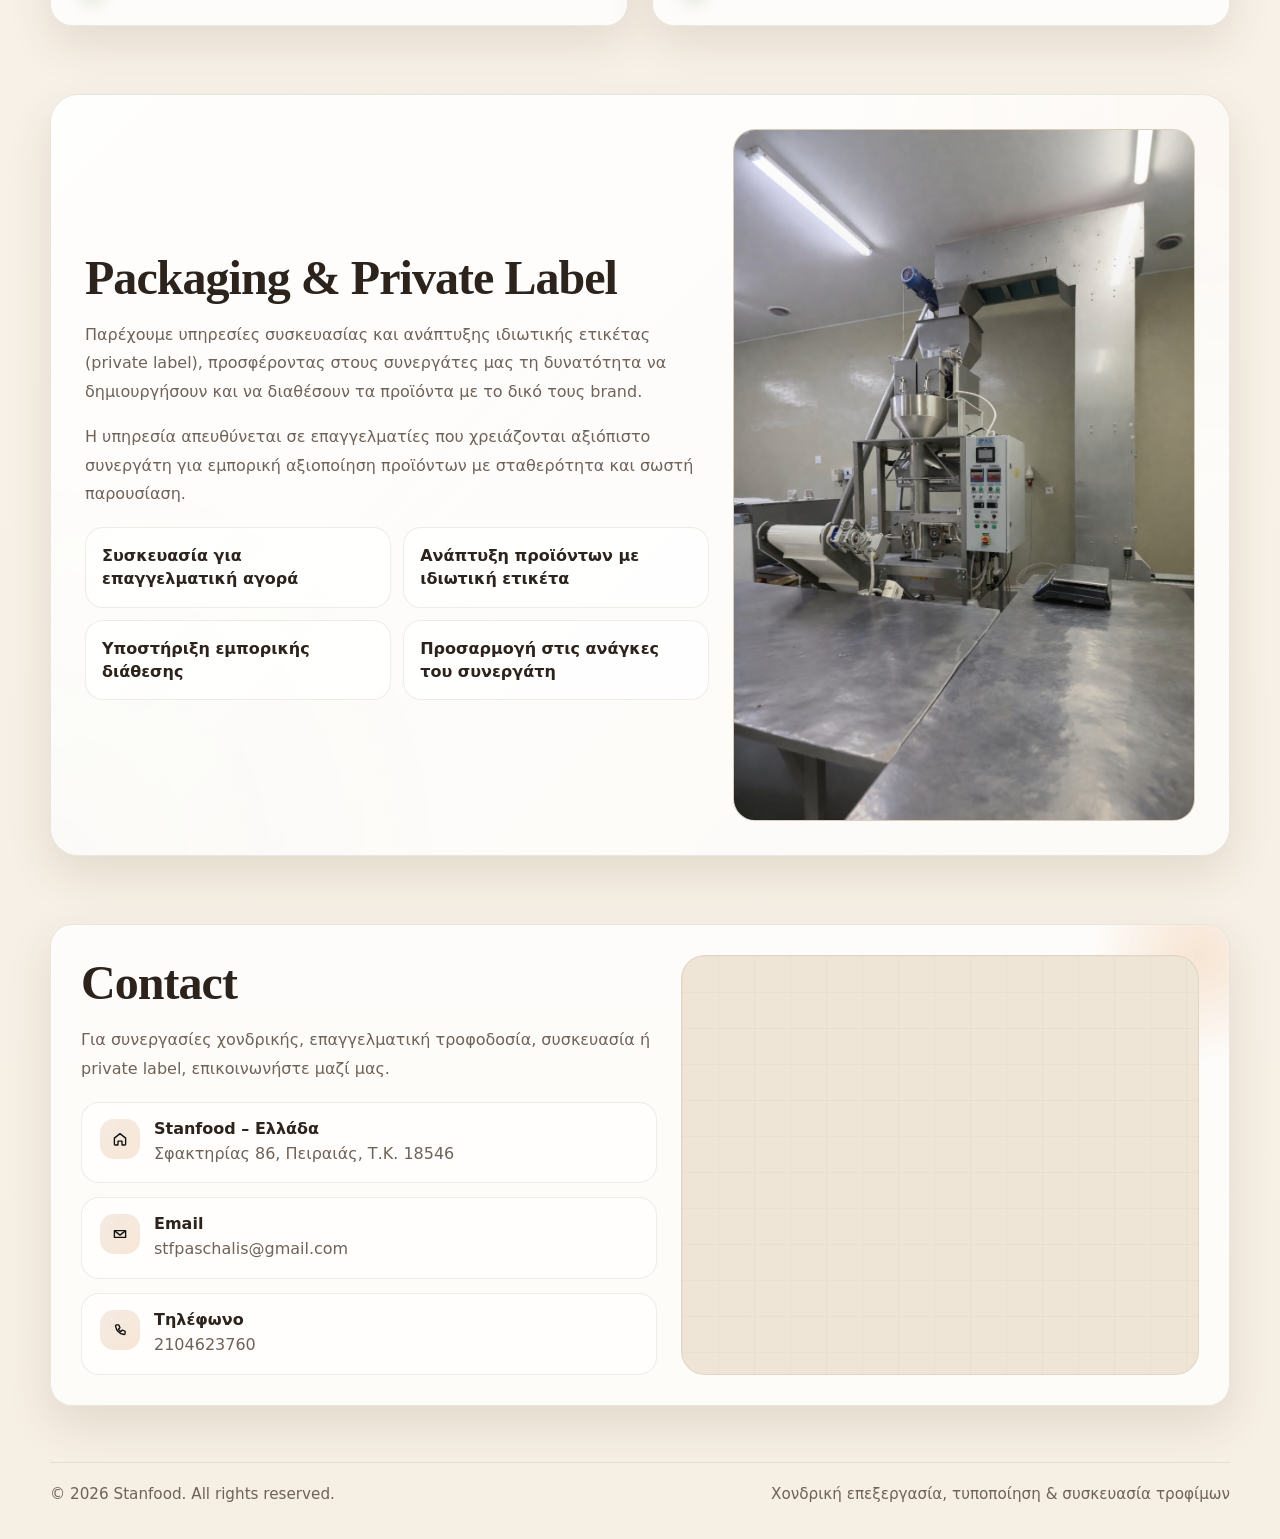
==== commit 482f1832: "push 2" ====
--- a/index.html
+++ b/index.html
@@ -29,6 +29,7 @@
           <a href="#about" data-i18n="navAbout">Σχετικά</a>
           <a href="#markets" data-i18n="navMarkets">Αγορές</a>
           <a href="#private-label" data-i18n="navPrivateLabel">Private Label</a>
+          <a href="pricelist.pdf" target="_blank" rel="noopener noreferrer" class="nav-pricelist" data-i18n="navPricelist">Τιμοκατάλογος</a>
           <a href="#contact" class="cta" data-i18n="navContact">Επικοινωνία</a>
         </nav>
 
@@ -44,38 +45,40 @@
     <section class="hero" id="hero">
       <div class="container hero-grid">
         <div class="hero-copy" data-reveal>
-          <div class="eyebrow hero-float">
-            <span class="dot"></span>
-            <span data-i18n="heroEyebrow">Αξιόπιστος συνεργάτης χονδρικής</span>
-          </div>
-
-          <h1>Stanfood</h1>
-          <div class="hero-subtitle" data-i18n="heroSubtitle">
-            Επεξεργασία, τυποποίηση και συσκευασία τροφίμων για επαγγελματική χρήση
-          </div>
-          <p class="hero-desc" data-i18n="heroDesc">
-            Η Stanfood δραστηριοποιείται στον χώρο των εισαγωγών μπαχαρικών, των πρώτων
-            υλών τροφίμων, της επεξεργασίας και της τυποποίησης, εξυπηρετώντας
-            χονδρεμπόρους, HoReCa, βιομηχανίες και δημόσιο τομέα.
-          </p>
-
-          <div class="hero-actions">
-            <a href="#contact" class="btn btn-primary" data-i18n="heroPrimaryCta">Επικοινωνία</a>
-            <a href="#private-label" class="btn btn-secondary" data-i18n="heroSecondaryCta">Private Label</a>
-          </div>
-
-          <div class="hero-stats">
-            <div class="stat">
-              <strong>B2B</strong>
-              <span data-i18n="statB2B">Συνεργασίες αποκλειστικά για χονδρική και επαγγελματική διάθεση.</span>
-            </div>
-            <div class="stat">
-              <strong>Food</strong>
-              <span data-i18n="statFood">Πρώτες ύλες, μπαχαρικά και υπηρεσίες συσκευασίας για οργανωμένη τροφοδοσία.</span>
-            </div>
-            <div class="stat">
-              <strong>Supply</strong>
-              <span data-i18n="statSupply">Σταθερή και συνεπής τροφοδοσία με επαγγελματικό προσανατολισμό.</span>
+          <div class="hero-copy-inner">
+            <div class="eyebrow hero-float">
+              <span class="dot"></span>
+              <span data-i18n="heroEyebrow">Αξιόπιστος συνεργάτης χονδρικής</span>
+            </div>
+
+            <h1>Stanfood</h1>
+            <div class="hero-subtitle" data-i18n="heroSubtitle">
+              Επεξεργασία, τυποποίηση και συσκευασία τροφίμων για επαγγελματική χρήση
+            </div>
+            <p class="hero-desc" data-i18n="heroDesc">
+              Η Stanfood δραστηριοποιείται στον χώρο των εισαγωγών μπαχαρικών, των πρώτων
+              υλών τροφίμων, της επεξεργασίας και της τυποποίησης, εξυπηρετώντας
+              χονδρεμπόρους, HoReCa, βιομηχανίες και δημόσιο τομέα.
+            </p>
+
+            <div class="hero-actions">
+              <a href="#contact" class="btn btn-primary" data-i18n="heroPrimaryCta">Επικοινωνία</a>
+              <a href="#private-label" class="btn btn-secondary" data-i18n="heroSecondaryCta">Private Label</a>
+            </div>
+
+            <div class="hero-stats">
+              <div class="stat">
+                <strong>B2B</strong>
+                <span data-i18n="statB2B">Συνεργασίες αποκλειστικά για χονδρική και επαγγελματική διάθεση.</span>
+              </div>
+              <div class="stat">
+                <strong>Food</strong>
+                <span data-i18n="statFood">Πρώτες ύλες, μπαχαρικά και υπηρεσίες συσκευασίας για οργανωμένη τροφοδοσία.</span>
+              </div>
+              <div class="stat">
+                <strong>Supply</strong>
+                <span data-i18n="statSupply">Σταθερή και συνεπής τροφοδοσία με επαγγελματικό προσανατολισμό.</span>
+              </div>
             </div>
           </div>
         </div>
--- a/styles.css
+++ b/styles.css
@@ -90,6 +90,7 @@
   display:flex;
   align-items:center;
   gap:14px;
+  margin-left:auto;
 }
 
 .brand{
@@ -140,8 +141,9 @@
 .nav-links{
   display:flex;
   align-items:center;
-  gap:8px;
-  flex-wrap:wrap;
+  gap:6px;
+  flex-wrap:nowrap;
+  white-space:nowrap;
 }
 
 .language-switcher{
@@ -182,10 +184,10 @@
 
 .nav-links a{
   color:var(--muted);
-  padding:10px 14px;
+  padding:10px 12px;
   border-radius:999px;
   transition:transform .25s ease, color .25s ease, background .25s ease;
-  font-size:.96rem;
+  font-size:.92rem;
 }
 
 .nav-links a:hover{
@@ -198,6 +200,48 @@
   background:linear-gradient(135deg,var(--primary),var(--primary-2));
   color:#fff;
   box-shadow:0 12px 28px rgba(164,85,29,.20);
+}
+
+.nav-links .nav-pricelist{
+  position:relative;
+  padding:10px 16px 10px 38px;
+  color:#5d3718;
+  font-weight:800;
+  background:linear-gradient(135deg, rgba(231,194,130,.34), rgba(255,255,255,.92));
+  border:1px solid rgba(164,85,29,.16);
+  box-shadow:0 14px 28px rgba(164,85,29,.10);
+}
+
+.nav-links .nav-pricelist::before{
+  content:"";
+  position:absolute;
+  left:16px;
+  top:50%;
+  width:14px;
+  height:16px;
+  border-radius:3px;
+  border:2px solid currentColor;
+  transform:translateY(-50%);
+  box-sizing:border-box;
+}
+
+.nav-links .nav-pricelist::after{
+  content:"";
+  position:absolute;
+  left:20px;
+  top:50%;
+  width:6px;
+  height:2px;
+  background:currentColor;
+  border-radius:999px;
+  transform:translateY(-1px);
+  box-shadow:0 -4px 0 currentColor, 0 4px 0 currentColor;
+}
+
+.nav-links .nav-pricelist:hover{
+  color:#3d2513;
+  background:linear-gradient(135deg, rgba(231,194,130,.52), rgba(255,255,255,.98));
+  box-shadow:0 18px 34px rgba(164,85,29,.16);
 }
 
 .hero{
@@ -231,12 +275,17 @@
 }
 
 .hero-copy{
-  padding:42px;
-  min-height:640px;
-  display:flex;
-  flex-direction:column;
-  justify-content:center;
+  padding:42px 42px 88px;
+  min-height:760px;
+  display:block;
   isolation:isolate;
+}
+
+.hero-copy-inner{
+  position:relative;
+  transform:translate3d(0, var(--hero-copy-shift, 0px), 0);
+  will-change:transform;
+  padding-bottom:28px;
 }
 
 .hero-copy::before{
@@ -249,21 +298,21 @@
   z-index:-1;
 }
 
-.hero-copy > *{
+.hero-copy-inner > *{
   opacity:0;
   transform:translateY(18px);
 }
 
-body.is-ready .hero-copy > *{
+body.is-ready .hero-copy-inner > *{
   animation:fadeUp .8s ease forwards;
 }
 
-body.is-ready .hero-copy > :nth-child(1){animation-delay:.18s}
-body.is-ready .hero-copy > :nth-child(2){animation-delay:.28s}
-body.is-ready .hero-copy > :nth-child(3){animation-delay:.38s}
-body.is-ready .hero-copy > :nth-child(4){animation-delay:.48s}
-body.is-ready .hero-copy > :nth-child(5){animation-delay:.58s}
-body.is-ready .hero-copy > :nth-child(6){animation-delay:.68s}
+body.is-ready .hero-copy-inner > :nth-child(1){animation-delay:.18s}
+body.is-ready .hero-copy-inner > :nth-child(2){animation-delay:.28s}
+body.is-ready .hero-copy-inner > :nth-child(3){animation-delay:.38s}
+body.is-ready .hero-copy-inner > :nth-child(4){animation-delay:.48s}
+body.is-ready .hero-copy-inner > :nth-child(5){animation-delay:.58s}
+body.is-ready .hero-copy-inner > :nth-child(6){animation-delay:.68s}
 
 .eyebrow{
   display:inline-flex;
@@ -1081,7 +1130,8 @@
   .site-footer,
   .hero-copy,
   .hero-visual,
-  .hero-copy > *{
+  .hero-copy-inner,
+  .hero-copy-inner > *{
     opacity:1 !important;
     transform:none !important;
     filter:none !important;
@@ -1105,6 +1155,11 @@
     min-height:auto;
   }
 
+  .hero-copy-inner{
+    position:relative;
+    top:auto;
+  }
+
   .hero-stats{
     grid-template-columns:1fr;
   }
@@ -1140,8 +1195,13 @@
   }
 
   .hero-copy{
-    padding:24px;
+    padding:24px 24px 42px;
     border-radius:24px;
+  }
+
+  .hero-copy-inner{
+    position:relative;
+    top:auto;
   }
 
   .hero-visual{
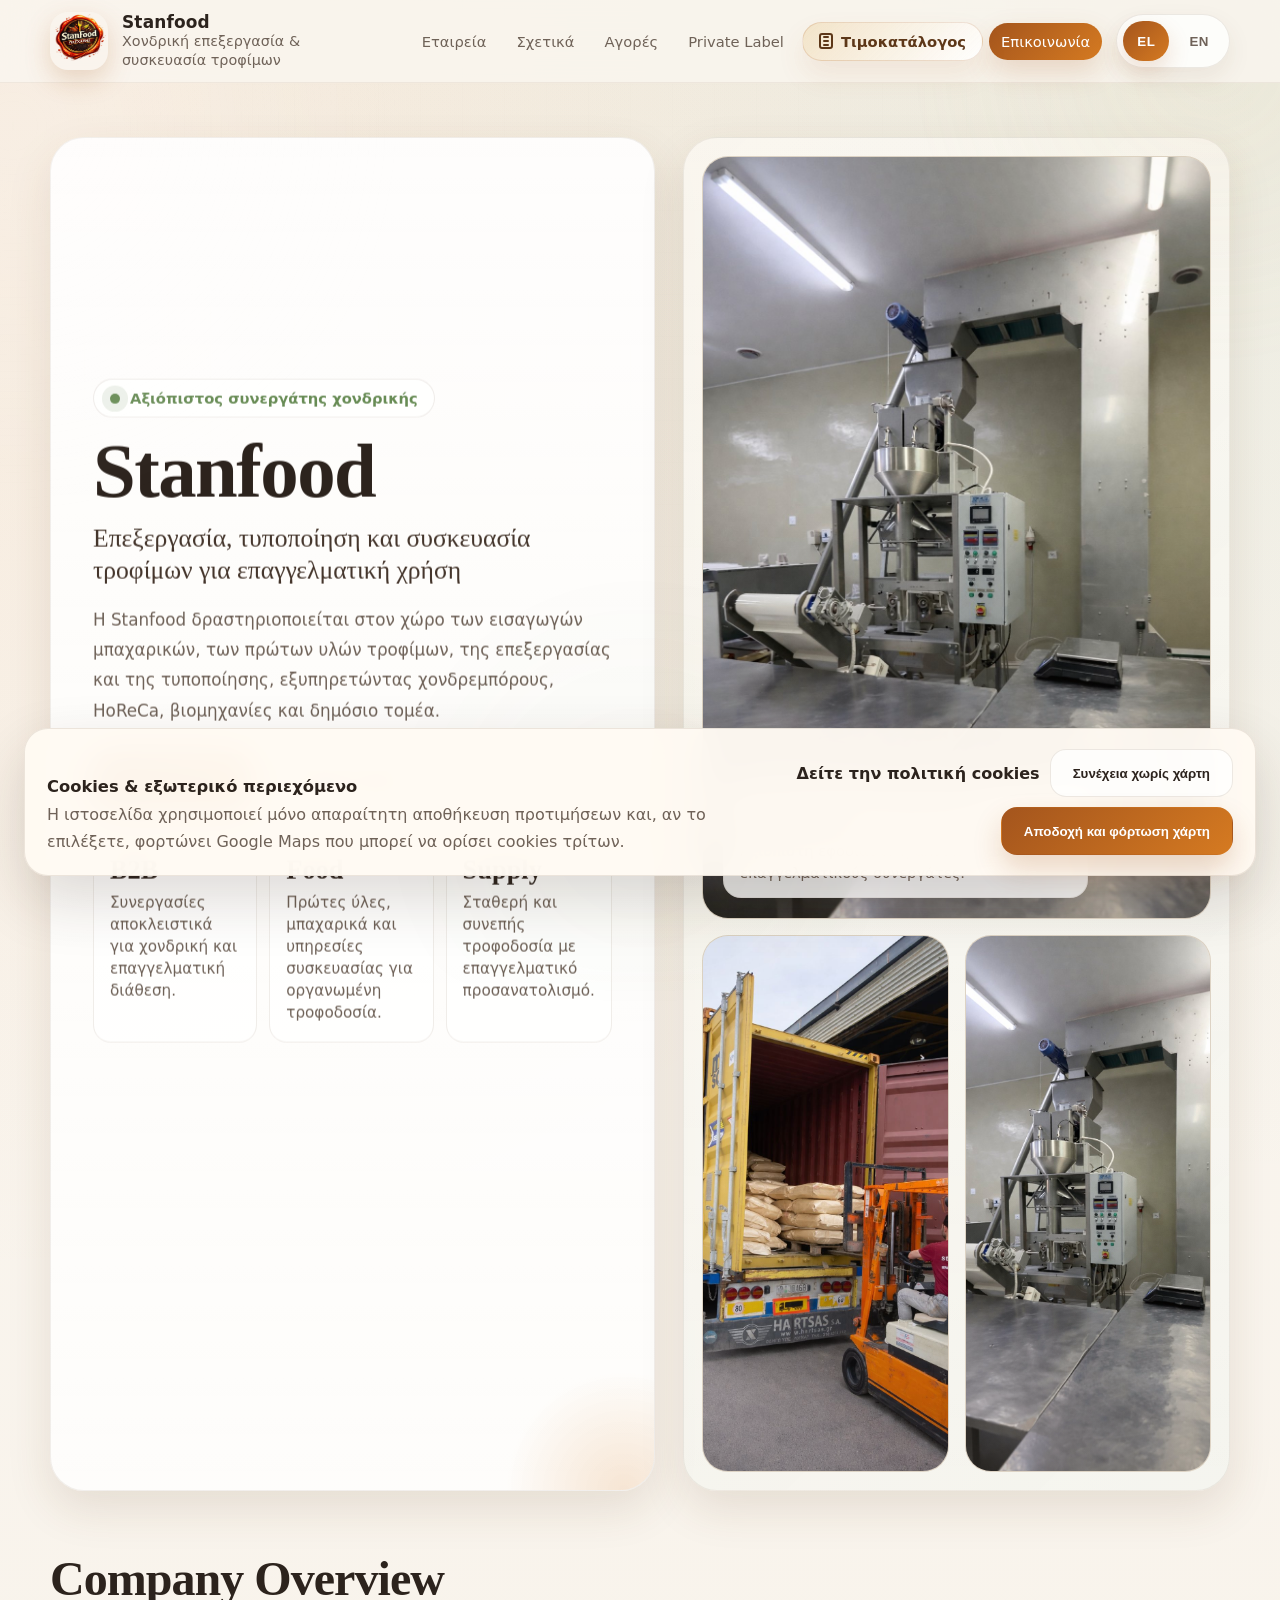
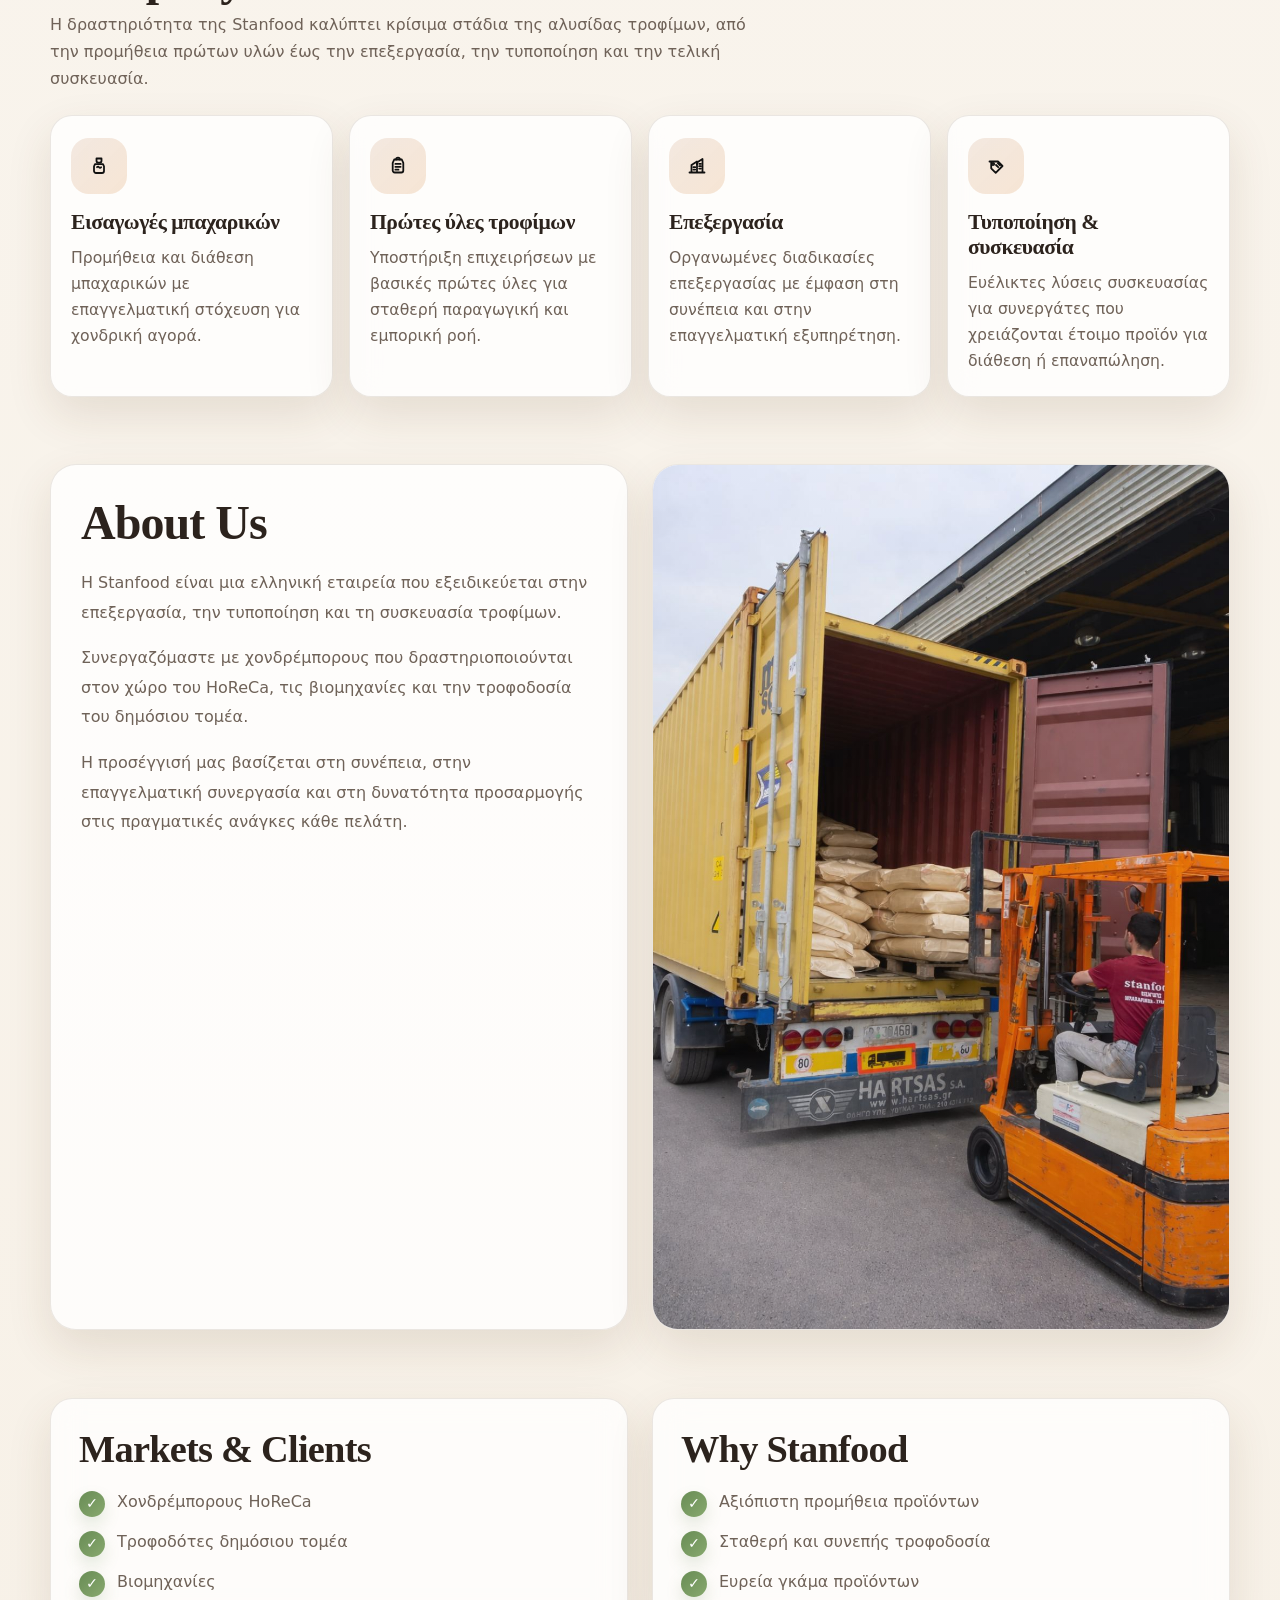
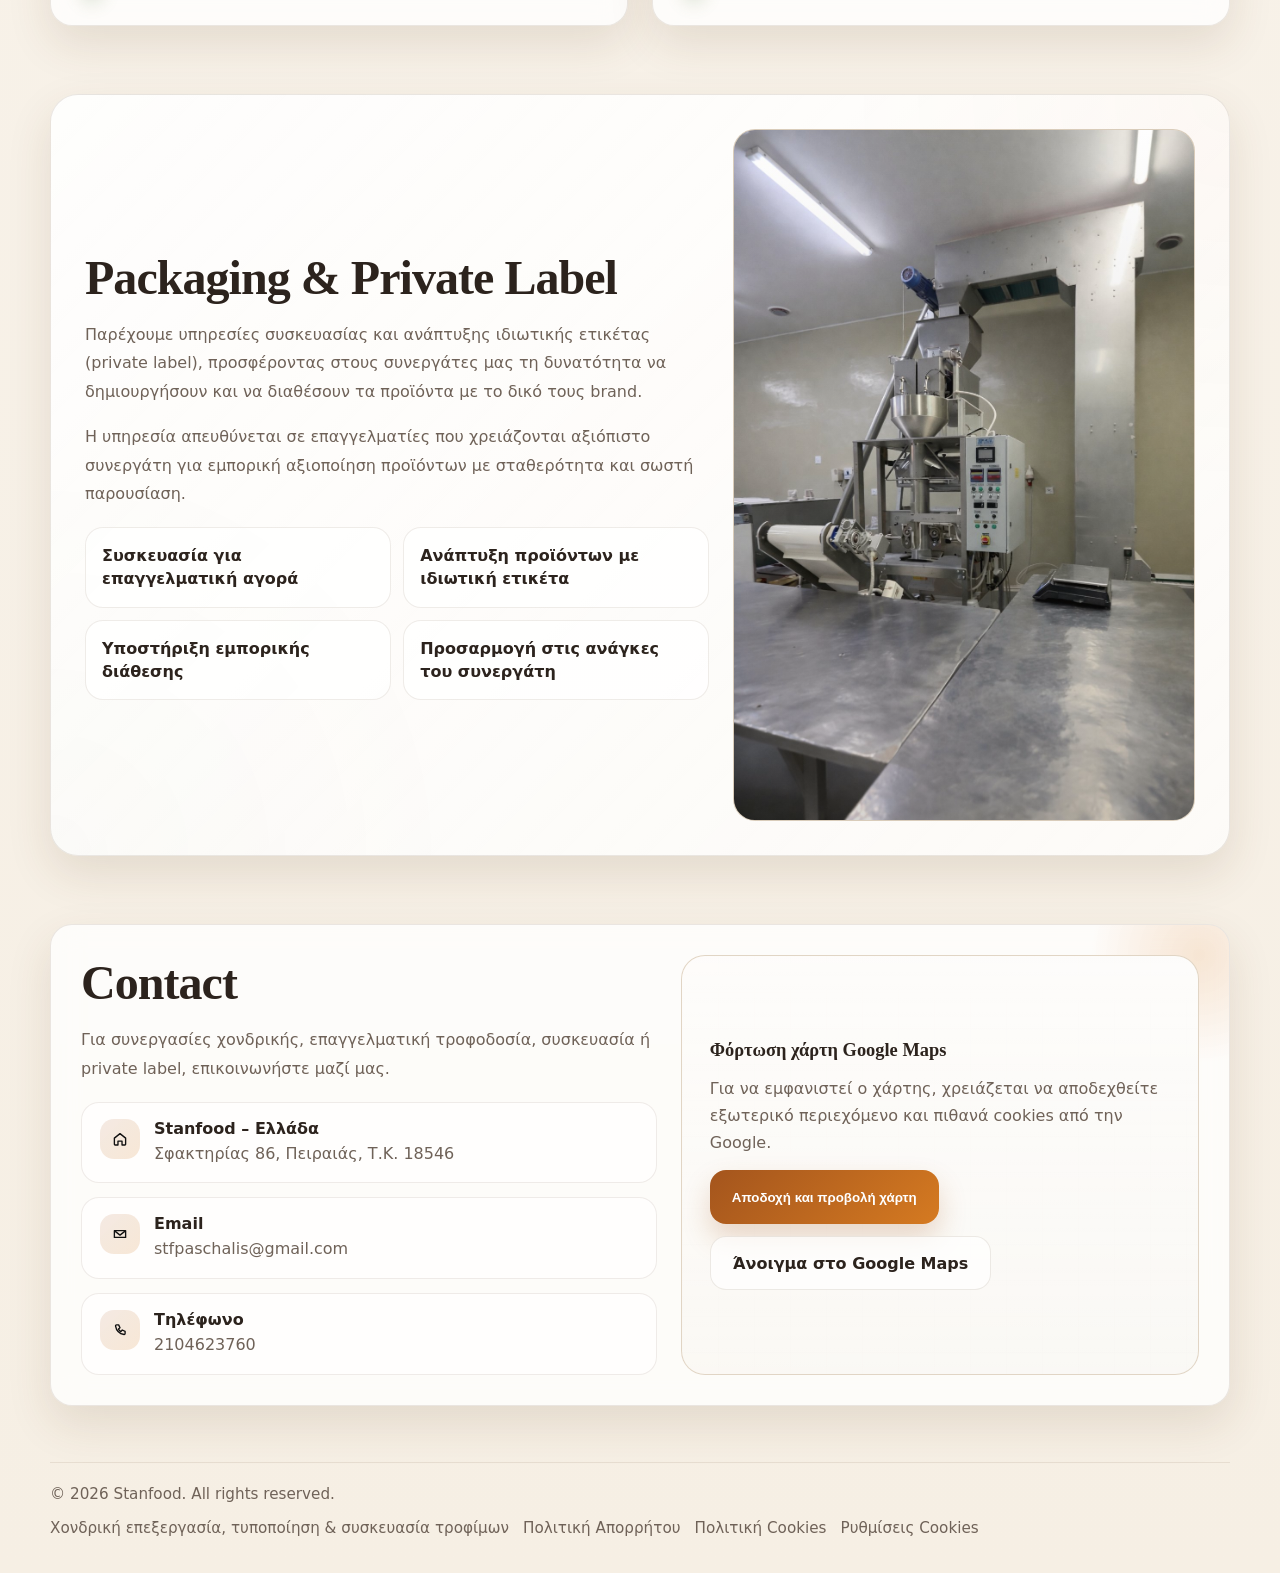
==== commit 6bc60701: "push 3" ====
--- a/index.html
+++ b/index.html
@@ -320,18 +320,24 @@
               </div>
             </div>
 
-            <div class="map-card">
-              <iframe
-                src="https://www.google.com/maps?q=%CE%A3%CF%86%CE%B1%CE%BA%CF%84%CE%B7%CF%81%CE%AF%CE%B1%CF%82%2086,%20%CE%A0%CE%B5%CE%B9%CF%81%CE%B1%CE%B9%CE%AC%CF%82,%2018546&z=16&output=embed"
-                width="100%"
-                height="100%"
-                style="border:0;"
-                allowfullscreen=""
-                loading="lazy"
-                referrerpolicy="no-referrer-when-downgrade"
-                title="Χάρτης τοποθεσίας Stanfood"
-                data-i18n-title="mapTitle">
-              </iframe>
+            <div
+              class="map-card"
+              data-map-src="https://www.google.com/maps?q=%CE%A3%CF%86%CE%B1%CE%BA%CF%84%CE%B7%CF%81%CE%AF%CE%B1%CF%82%2086,%20%CE%A0%CE%B5%CE%B9%CF%81%CE%B1%CE%B9%CE%AC%CF%82,%2018546&z=16&output=embed">
+              <div class="map-consent" id="map-consent">
+                <strong data-i18n="mapConsentTitle">Φόρτωση χάρτη Google Maps</strong>
+                <p data-i18n="mapConsentText">
+                  Για να εμφανιστεί ο χάρτης, χρειάζεται να αποδεχθείτε εξωτερικό περιεχόμενο και πιθανά cookies από την Google.
+                </p>
+                <div class="map-consent-actions">
+                  <button type="button" class="btn btn-primary map-consent-btn" id="accept-map" data-i18n="mapConsentButton">Αποδοχή και προβολή χάρτη</button>
+                  <a
+                    href="https://www.google.com/maps?q=%CE%A3%CF%86%CE%B1%CE%BA%CF%84%CE%B7%CF%81%CE%AF%CE%B1%CF%82%2086,%20%CE%A0%CE%B5%CE%B9%CF%81%CE%B1%CE%B9%CE%AC%CF%82,%2018546"
+                    target="_blank"
+                    rel="noopener noreferrer"
+                    class="btn btn-secondary"
+                    data-i18n="mapOpenExternal">Άνοιγμα στο Google Maps</a>
+                </div>
+              </div>
             </div>
           </div>
         </div>
@@ -342,9 +348,28 @@
   <footer class="site-footer">
     <div class="container footer-inner">
       <div><span data-i18n="footerCopyright">©</span> <span id="year"></span> <span data-i18n="footerRights">Stanfood. All rights reserved.</span></div>
-      <div data-i18n="footerTagline">Χονδρική επεξεργασία, τυποποίηση & συσκευασία τροφίμων</div>
+      <div class="footer-meta">
+        <span data-i18n="footerTagline">Χονδρική επεξεργασία, τυποποίηση & συσκευασία τροφίμων</span>
+        <a href="privacy.html" data-i18n="footerPrivacy">Πολιτική Απορρήτου</a>
+        <a href="cookies.html" data-i18n="footerCookies">Πολιτική Cookies</a>
+        <button type="button" class="footer-settings-btn" id="cookie-settings" data-i18n="footerCookieSettings">Ρυθμίσεις Cookies</button>
+      </div>
     </div>
   </footer>
+
+  <div class="cookie-banner" id="cookie-banner" hidden>
+    <div class="cookie-banner-copy">
+      <strong data-i18n="cookieBannerTitle">Cookies & εξωτερικό περιεχόμενο</strong>
+      <p data-i18n="cookieBannerText">
+        Η ιστοσελίδα χρησιμοποιεί μόνο απαραίτητη αποθήκευση προτιμήσεων και, αν το επιλέξετε, φορτώνει Google Maps που μπορεί να ορίσει cookies τρίτων.
+      </p>
+    </div>
+    <div class="cookie-banner-actions">
+      <a href="cookies.html" class="cookie-banner-link" data-i18n="cookieBannerPolicy">Δείτε την πολιτική cookies</a>
+      <button type="button" class="btn btn-secondary cookie-banner-decline" id="decline-cookies" data-i18n="cookieBannerDecline">Συνέχεια χωρίς χάρτη</button>
+      <button type="button" class="btn btn-primary cookie-banner-accept" id="accept-cookies" data-i18n="cookieBannerAccept">Αποδοχή και φόρτωση χάρτη</button>
+    </div>
+  </div>
 
   <script src="scripts.js"></script>
 </body>
--- a/styles.css
+++ b/styles.css
@@ -968,11 +968,51 @@
   background:#efe5d7;
 }
 
+.map-consent{
+  position:relative;
+  z-index:2;
+  height:100%;
+  min-height:320px;
+  display:flex;
+  flex-direction:column;
+  justify-content:center;
+  gap:14px;
+  padding:28px;
+  background:
+    linear-gradient(180deg, rgba(255,255,255,.92), rgba(255,255,255,.8)),
+    linear-gradient(135deg, rgba(231,194,130,.20), rgba(104,140,85,.08));
+}
+
+.map-consent strong{
+  font-size:1.15rem;
+  font-family:Georgia,"Times New Roman",serif;
+}
+
+.map-consent p{
+  margin:0;
+  color:var(--muted);
+  line-height:1.7;
+}
+
+.map-consent-actions{
+  display:flex;
+  flex-wrap:wrap;
+  gap:12px;
+}
+
+.map-consent-btn{
+  border:0;
+}
+
 .map-card iframe{
   width:100%;
   height:100%;
   display:block;
   transition:transform .8s ease;
+}
+
+.map-card.has-map .map-consent{
+  display:none;
 }
 
 .map-card::before{
@@ -1030,6 +1070,88 @@
   font-size:.95rem;
 }
 
+.footer-meta{
+  display:flex;
+  align-items:center;
+  gap:14px;
+  flex-wrap:wrap;
+}
+
+.footer-meta a,
+.footer-settings-btn{
+  color:var(--muted);
+  transition:color .25s ease;
+}
+
+.footer-meta a:hover,
+.footer-settings-btn:hover{
+  color:var(--text);
+}
+
+.footer-settings-btn{
+  border:0;
+  background:transparent;
+  padding:0;
+  font:inherit;
+  cursor:pointer;
+}
+
+.cookie-banner{
+  position:fixed;
+  left:24px;
+  right:24px;
+  bottom:24px;
+  z-index:140;
+  display:flex;
+  align-items:flex-end;
+  justify-content:space-between;
+  gap:18px;
+  padding:20px 22px;
+  border-radius:24px;
+  border:1px solid rgba(100,70,45,.12);
+  background:rgba(255,250,243,.96);
+  backdrop-filter:blur(18px);
+  box-shadow:0 24px 60px rgba(50,30,16,.16);
+}
+
+.cookie-banner[hidden]{
+  display:none;
+}
+
+.cookie-banner-copy{
+  max-width:720px;
+}
+
+.cookie-banner-copy strong{
+  display:block;
+  margin-bottom:6px;
+  font-size:1.02rem;
+}
+
+.cookie-banner-copy p{
+  margin:0;
+  color:var(--muted);
+  line-height:1.65;
+}
+
+.cookie-banner-actions{
+  display:flex;
+  align-items:center;
+  gap:10px;
+  flex-wrap:wrap;
+  justify-content:flex-end;
+}
+
+.cookie-banner-link{
+  color:var(--text);
+  font-weight:700;
+}
+
+.cookie-banner-decline,
+.cookie-banner-accept{
+  min-height:48px;
+}
+
 [data-reveal]{
   opacity:0;
   transform:translateY(30px) scale(.985);
@@ -1236,6 +1358,24 @@
     bottom:14px;
   }
 
+  .map-consent{
+    padding:22px;
+  }
+
+  .cookie-banner{
+    left:14px;
+    right:14px;
+    bottom:14px;
+    padding:18px;
+    border-radius:20px;
+    flex-direction:column;
+    align-items:flex-start;
+  }
+
+  .cookie-banner-actions{
+    justify-content:flex-start;
+  }
+
   .brand-text span{
     display:none;
   }
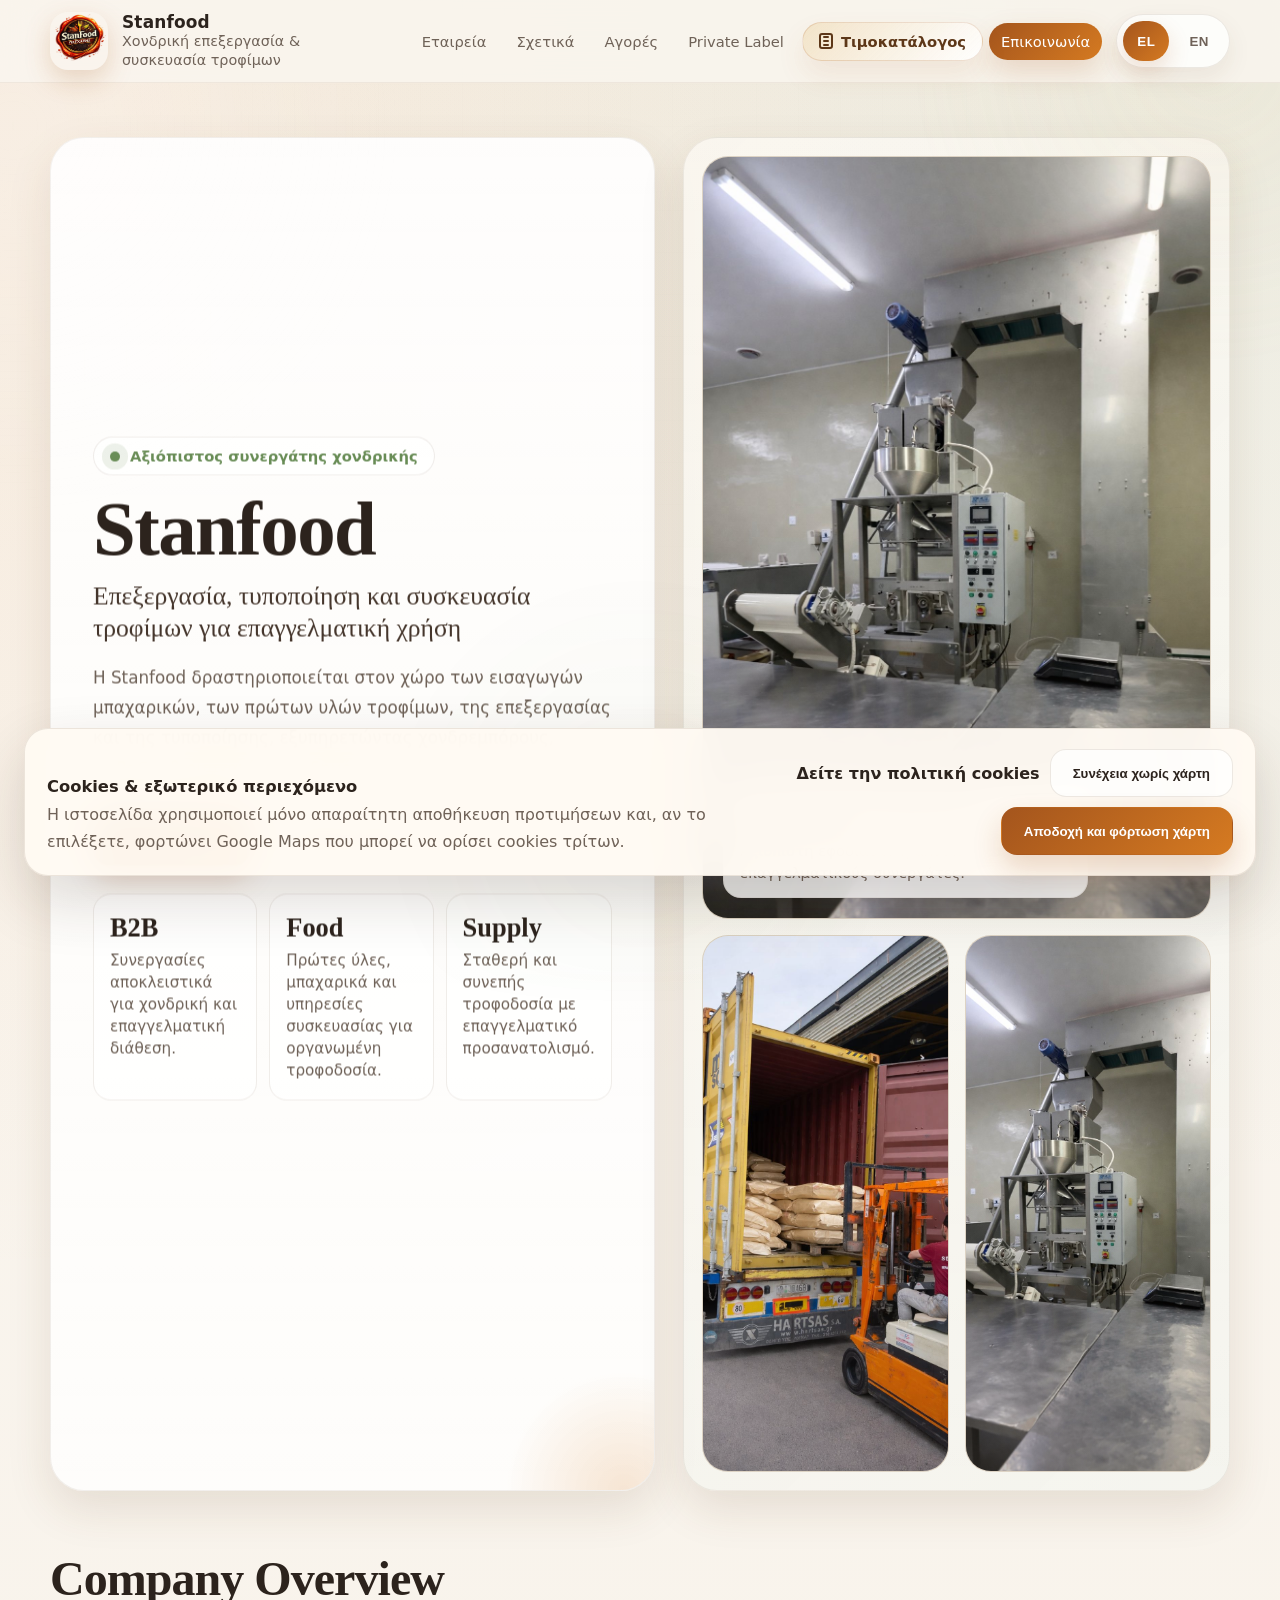
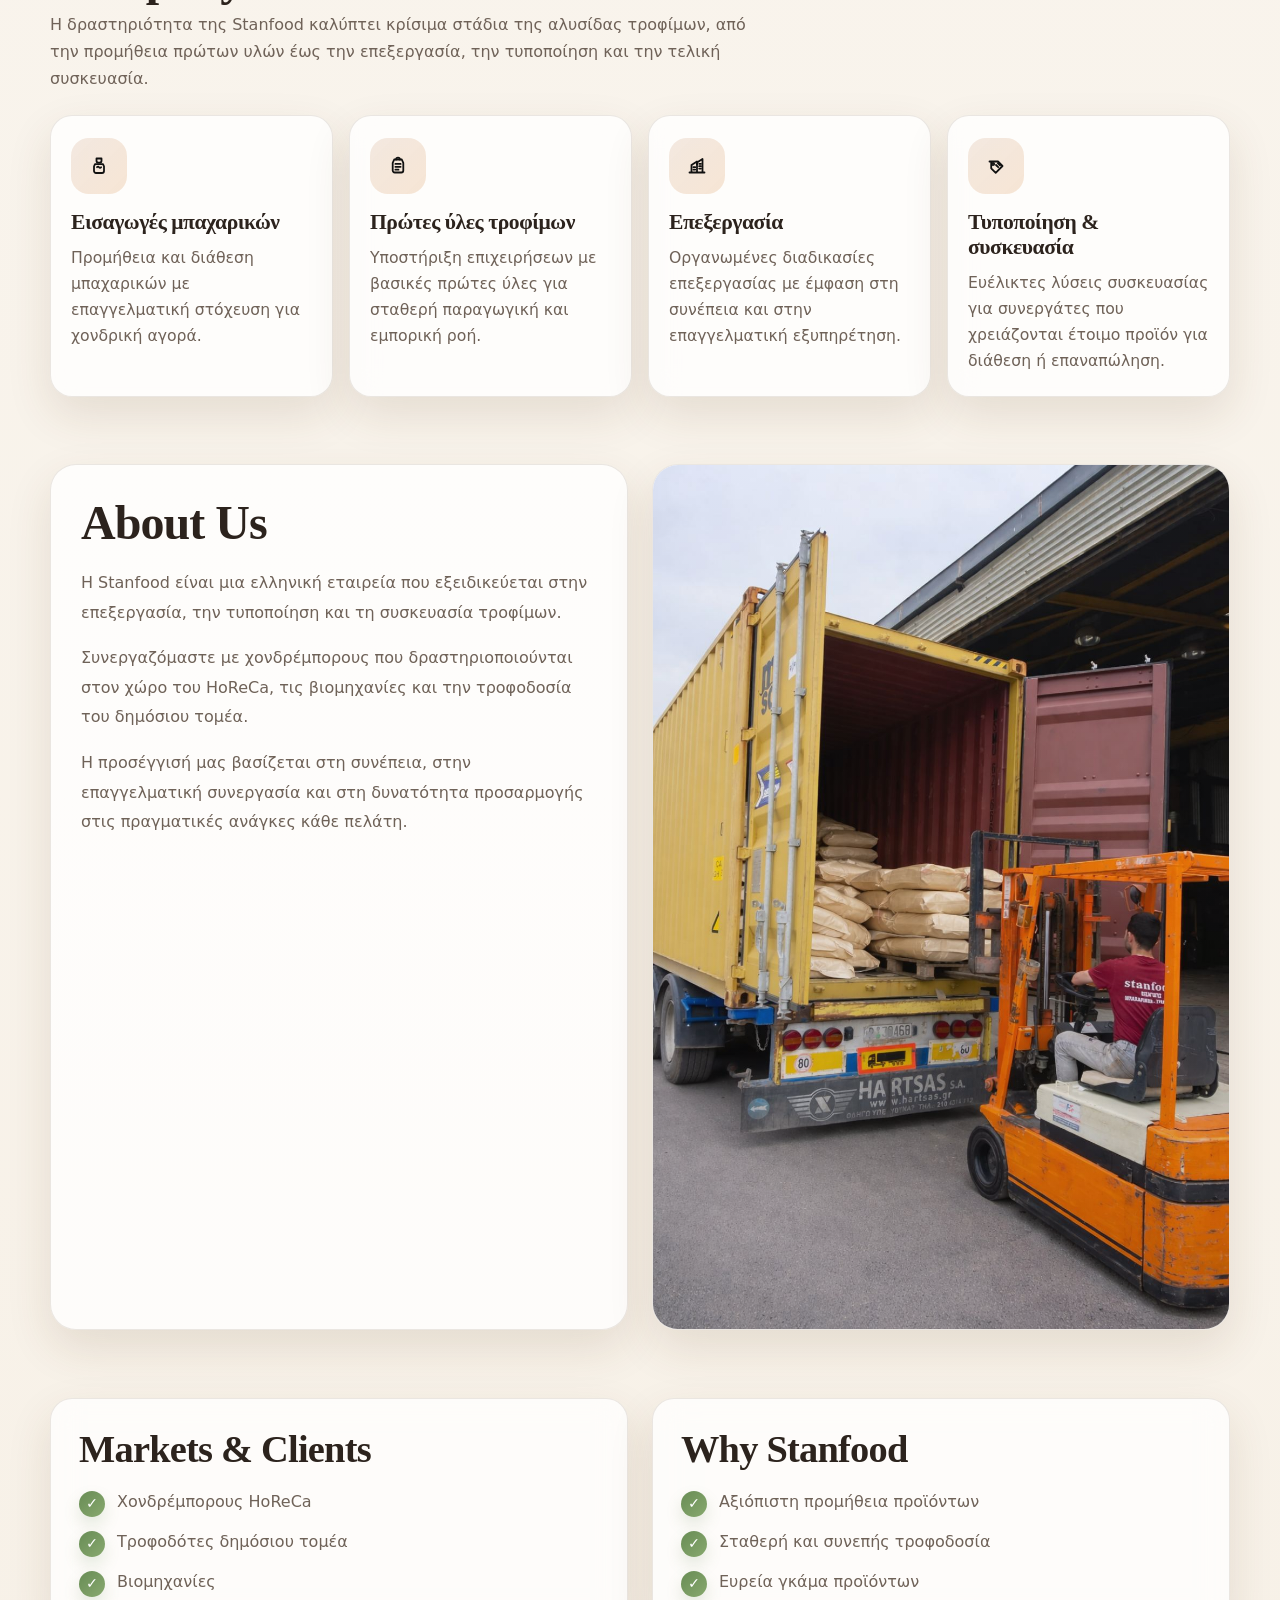
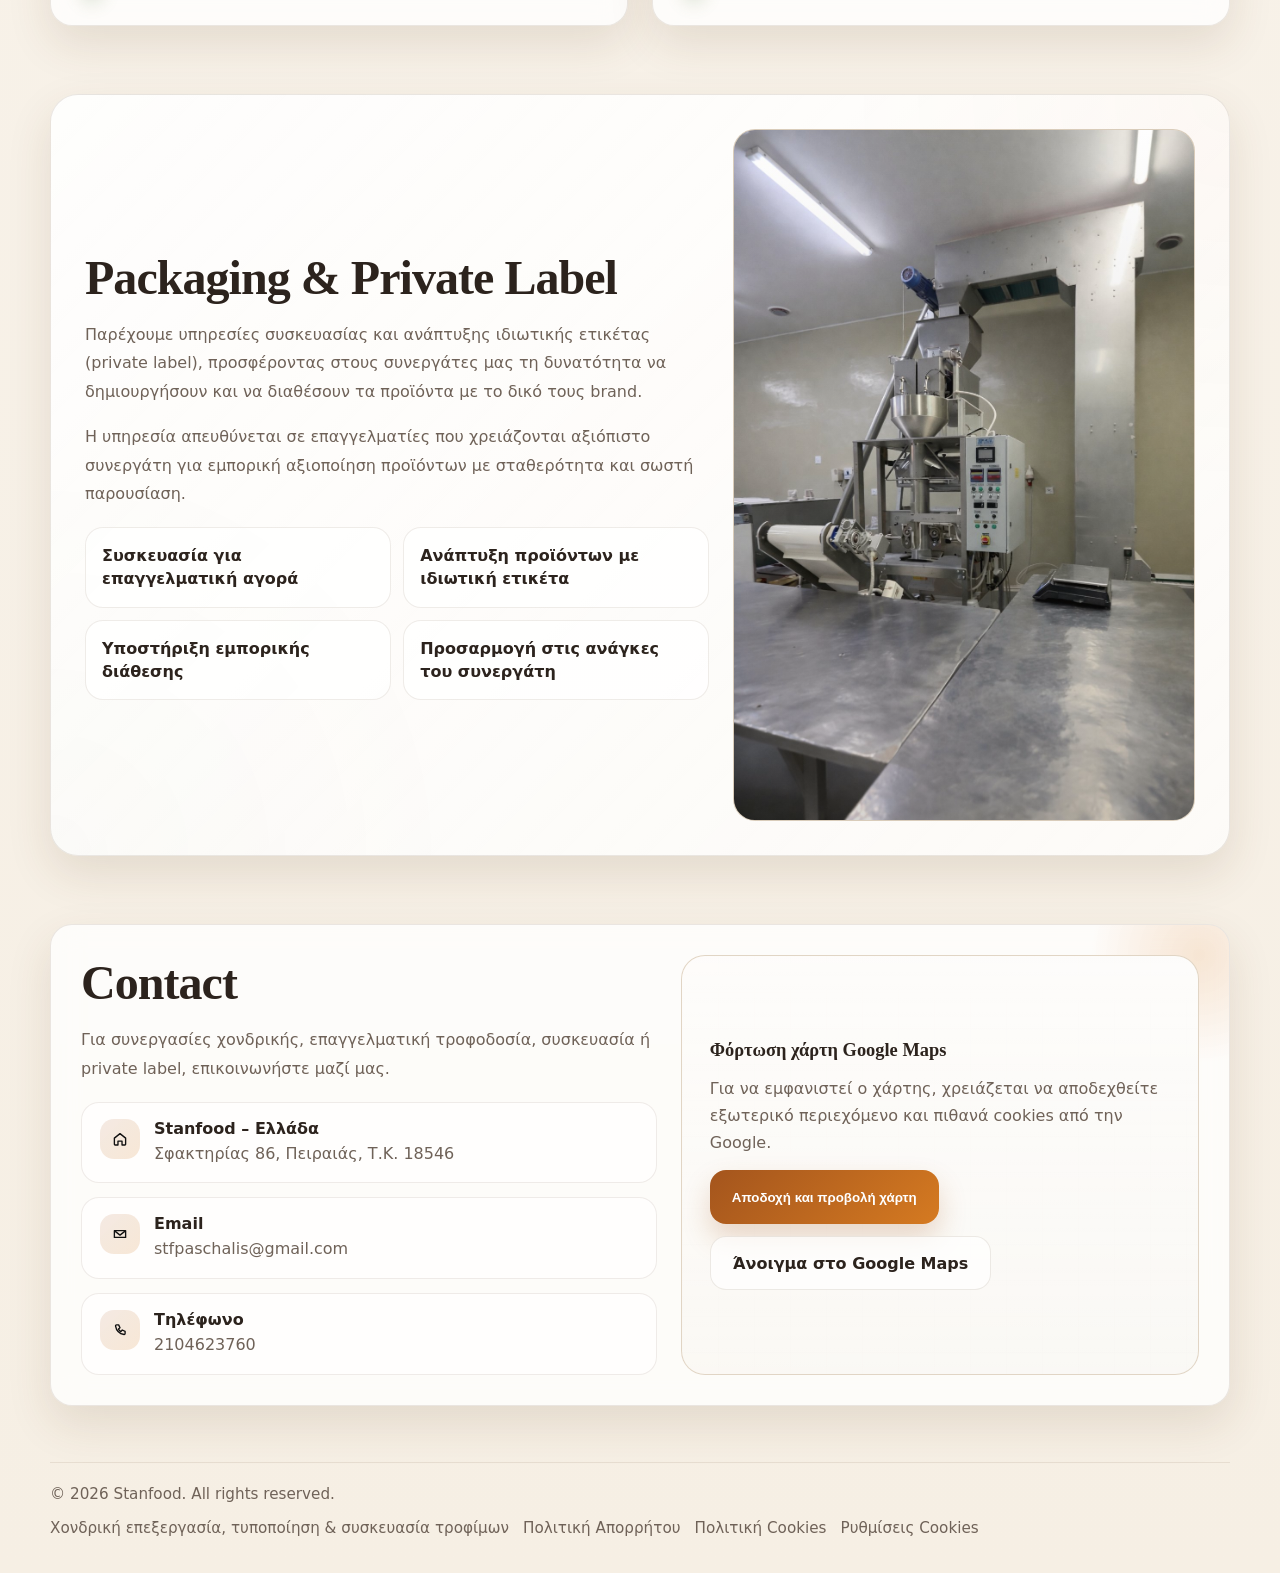
==== commit afa06393: "push 3" ====
--- a/index.html
+++ b/index.html
@@ -33,10 +33,34 @@
           <a href="#contact" class="cta" data-i18n="navContact">Επικοινωνία</a>
         </nav>
 
+        <button
+          type="button"
+          class="mobile-menu-toggle"
+          id="mobile-menu-toggle"
+          aria-expanded="false"
+          aria-controls="mobile-menu"
+          aria-label="Άνοιγμα μενού"
+          data-i18n-aria-label="mobileMenuAria">
+          <span></span>
+          <span></span>
+          <span></span>
+        </button>
+
         <div class="language-switcher" aria-label="Επιλογή γλώσσας" data-i18n-aria-label="languageSwitcherAria">
           <button type="button" class="lang-btn active" data-lang="el">EL</button>
           <button type="button" class="lang-btn" data-lang="en">EN</button>
         </div>
+      </div>
+    </div>
+
+    <div class="container mobile-menu" id="mobile-menu">
+      <div class="mobile-menu-panel">
+        <a href="#overview" class="mobile-nav-link" data-i18n="navCompany">Εταιρεία</a>
+        <a href="#about" class="mobile-nav-link" data-i18n="navAbout">Σχετικά</a>
+        <a href="#markets" class="mobile-nav-link" data-i18n="navMarkets">Αγορές</a>
+        <a href="#private-label" class="mobile-nav-link" data-i18n="navPrivateLabel">Private Label</a>
+        <a href="pricelist.pdf" target="_blank" rel="noopener noreferrer" class="mobile-nav-link mobile-nav-pricelist" data-i18n="navPricelist">Τιμοκατάλογος</a>
+        <a href="#contact" class="mobile-nav-link mobile-nav-cta" data-i18n="navContact">Επικοινωνία</a>
       </div>
     </div>
   </header>
--- a/styles.css
+++ b/styles.css
@@ -146,6 +146,84 @@
   white-space:nowrap;
 }
 
+.mobile-menu-toggle,
+.mobile-menu{
+  display:none;
+}
+
+.mobile-menu-toggle{
+  width:48px;
+  height:48px;
+  border:1px solid rgba(110,80,54,.12);
+  border-radius:16px;
+  background:rgba(255,255,255,.78);
+  box-shadow:0 10px 24px rgba(87,55,27,.08);
+  align-items:center;
+  justify-content:center;
+  flex-direction:column;
+  gap:5px;
+  cursor:pointer;
+}
+
+.mobile-menu-toggle span{
+  width:18px;
+  height:2px;
+  border-radius:999px;
+  background:var(--text);
+  transition:transform .25s ease, opacity .25s ease;
+}
+
+.mobile-menu-toggle.is-open span:nth-child(1){
+  transform:translateY(7px) rotate(45deg);
+}
+
+.mobile-menu-toggle.is-open span:nth-child(2){
+  opacity:0;
+}
+
+.mobile-menu-toggle.is-open span:nth-child(3){
+  transform:translateY(-7px) rotate(-45deg);
+}
+
+.mobile-menu{
+  padding-bottom:10px;
+}
+
+.mobile-menu-panel{
+  background:rgba(255,250,243,.96);
+  border:1px solid rgba(100,70,45,.10);
+  border-radius:24px;
+  box-shadow:0 18px 45px rgba(87,55,27,.10);
+  backdrop-filter:blur(18px);
+  padding:14px;
+  display:grid;
+  gap:8px;
+}
+
+.mobile-nav-link{
+  display:flex;
+  align-items:center;
+  min-height:48px;
+  padding:0 14px;
+  border-radius:16px;
+  color:var(--text);
+  font-weight:700;
+  background:rgba(255,255,255,.72);
+  border:1px solid rgba(110,80,54,.08);
+}
+
+.mobile-nav-pricelist{
+  background:linear-gradient(135deg, rgba(231,194,130,.34), rgba(255,255,255,.92));
+  border-color:rgba(164,85,29,.16);
+  color:#5d3718;
+}
+
+.mobile-nav-cta{
+  background:linear-gradient(135deg,var(--primary),var(--primary-2));
+  color:#fff;
+  border-color:transparent;
+}
+
 .language-switcher{
   display:inline-flex;
   align-items:center;
@@ -1290,7 +1368,7 @@
 @media (max-width: 720px){
   .nav{
     min-height:74px;
-    align-items:flex-start;
+    align-items:center;
     padding:14px 0;
   }
 
@@ -1300,10 +1378,23 @@
 
   .nav-actions{
     margin-left:auto;
+    gap:10px;
+  }
+
+  .mobile-menu-toggle{
+    display:inline-flex;
   }
 
   .language-switcher{
     padding:5px;
+  }
+
+  .mobile-menu{
+    display:none;
+  }
+
+  .mobile-menu.is-open{
+    display:block;
   }
 
   .lang-btn{
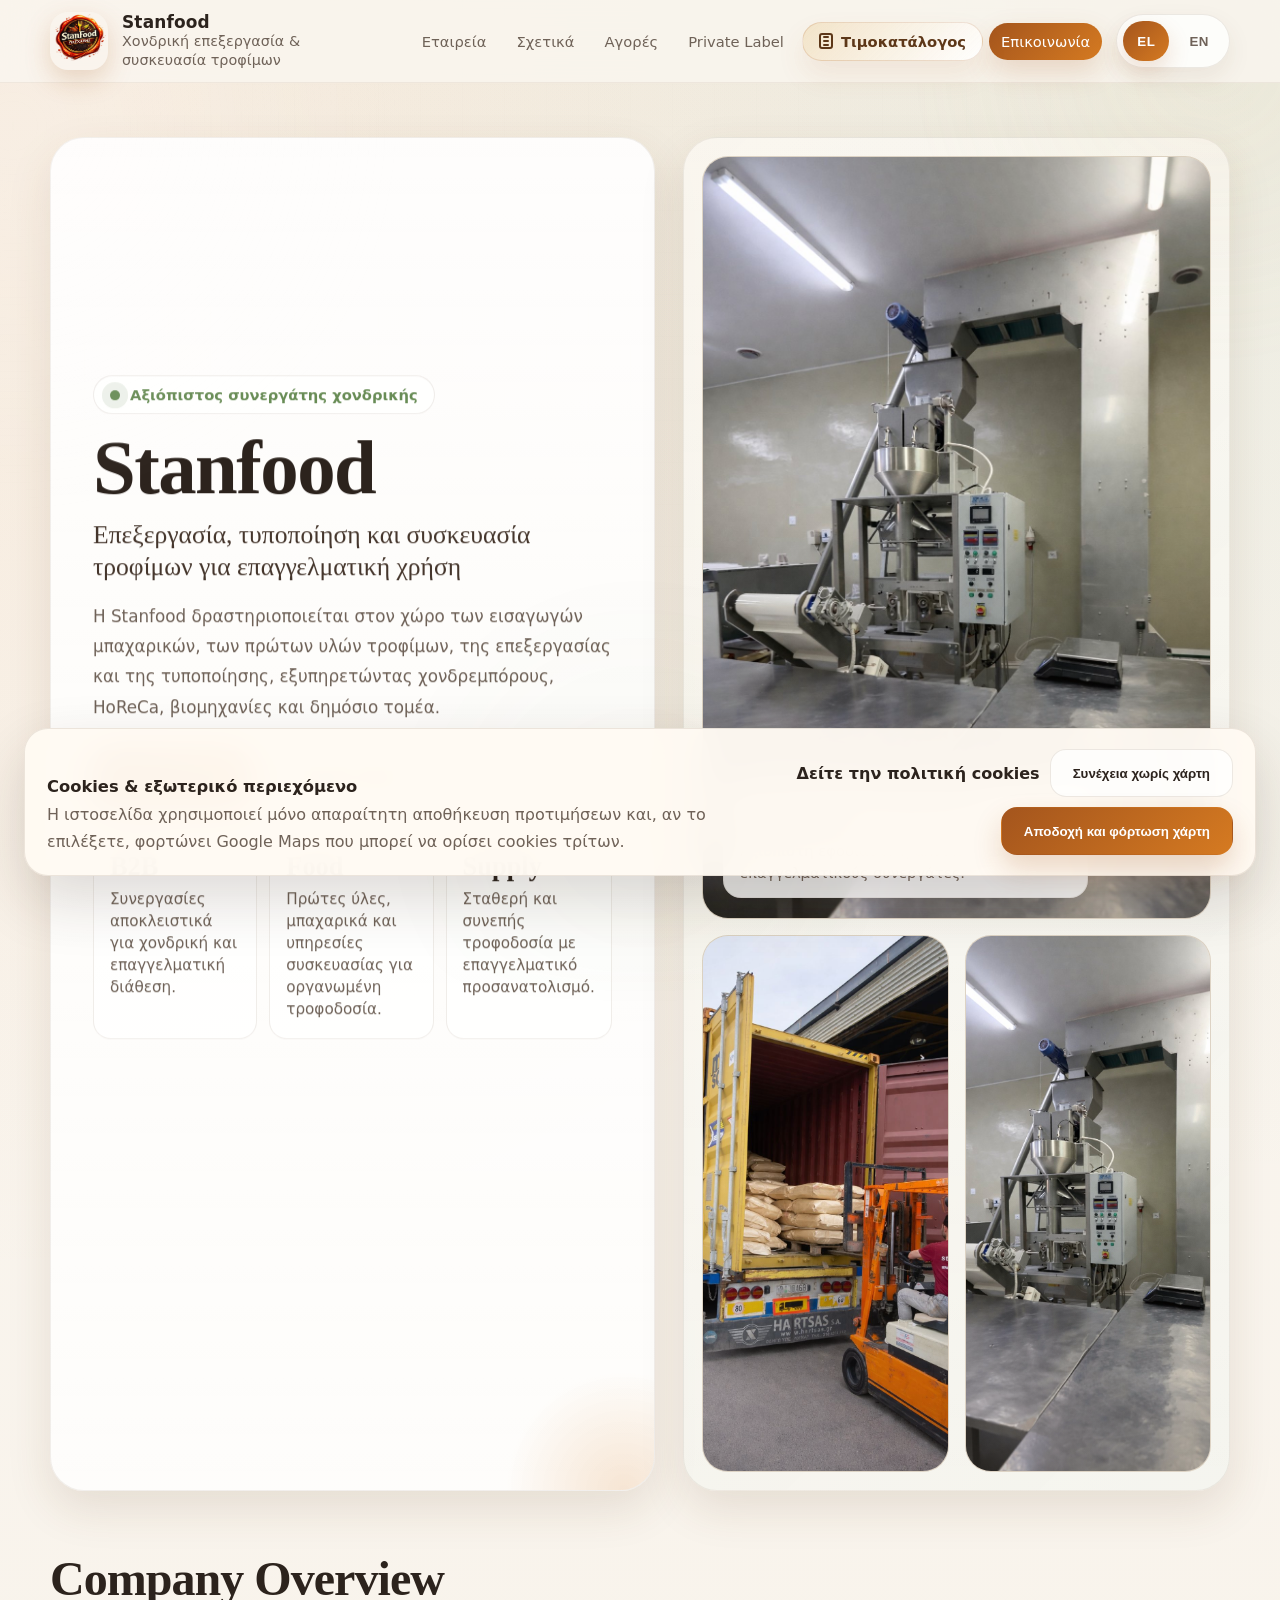
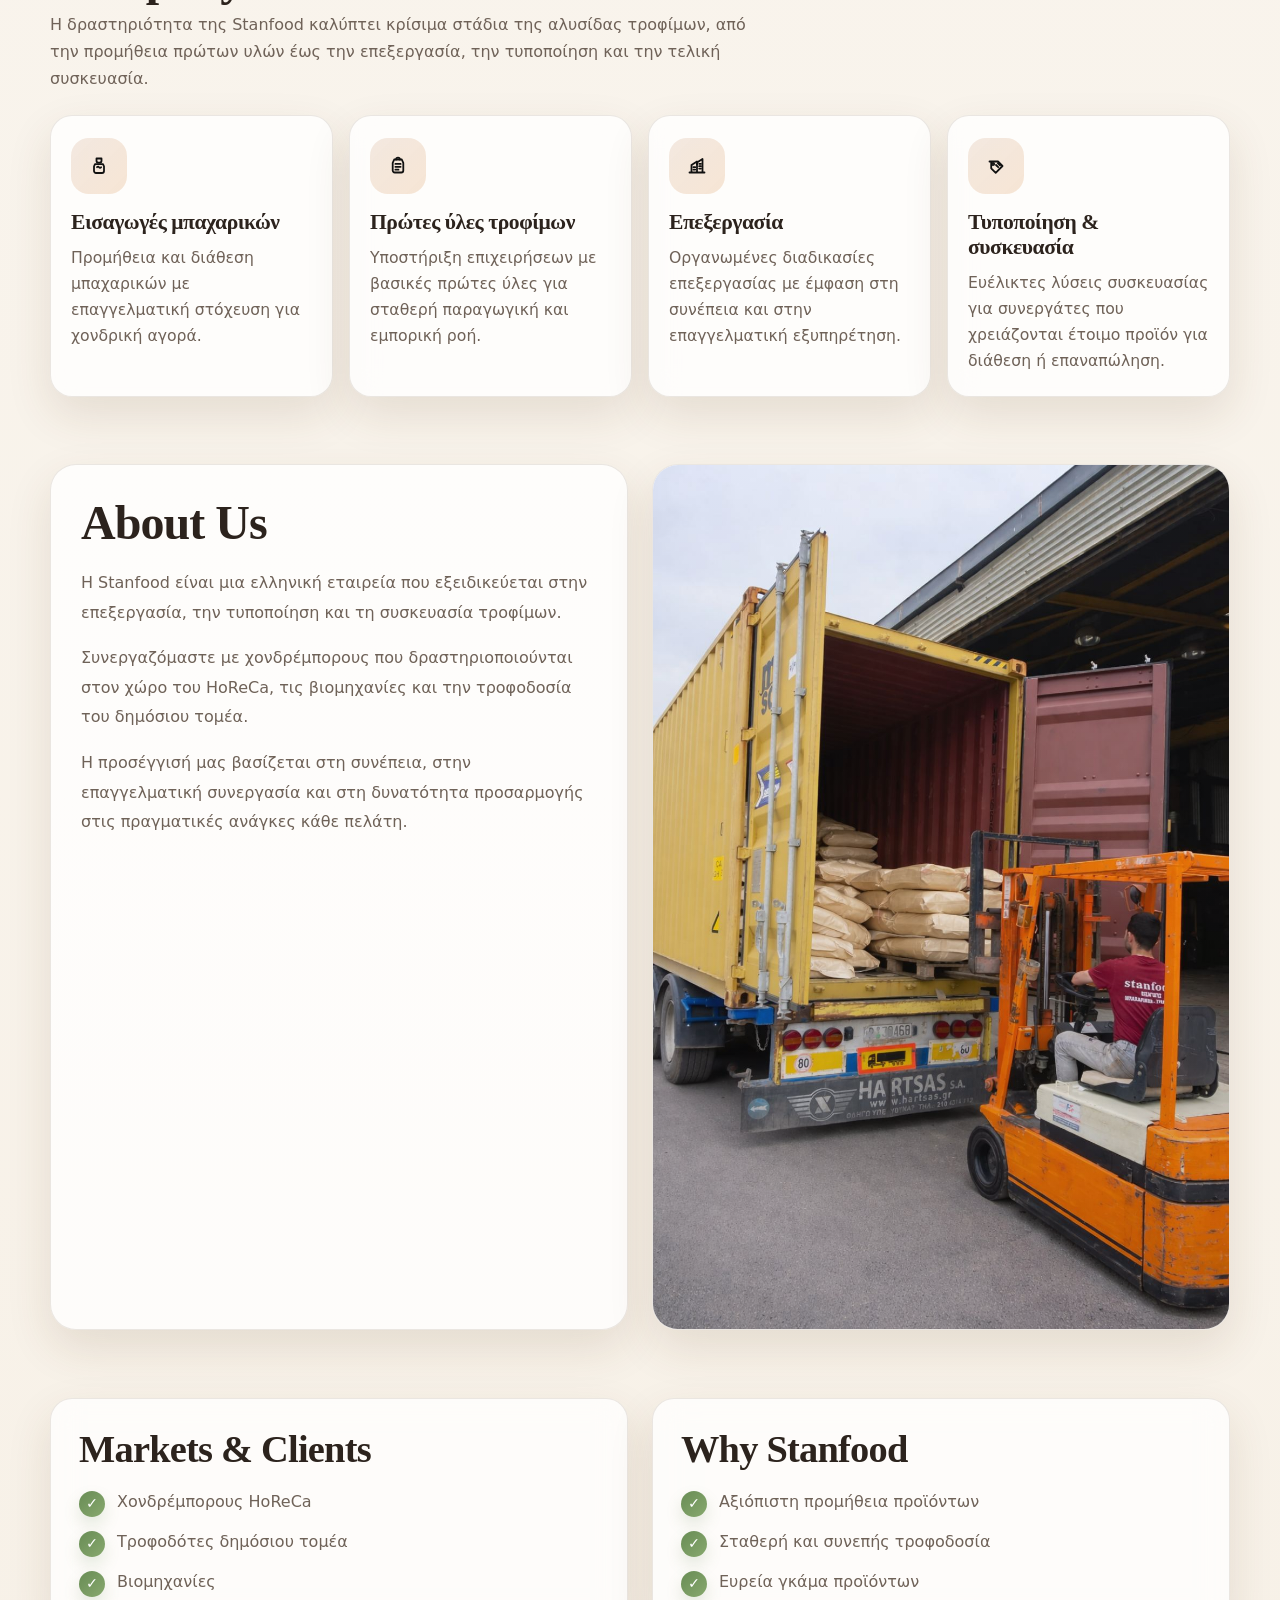
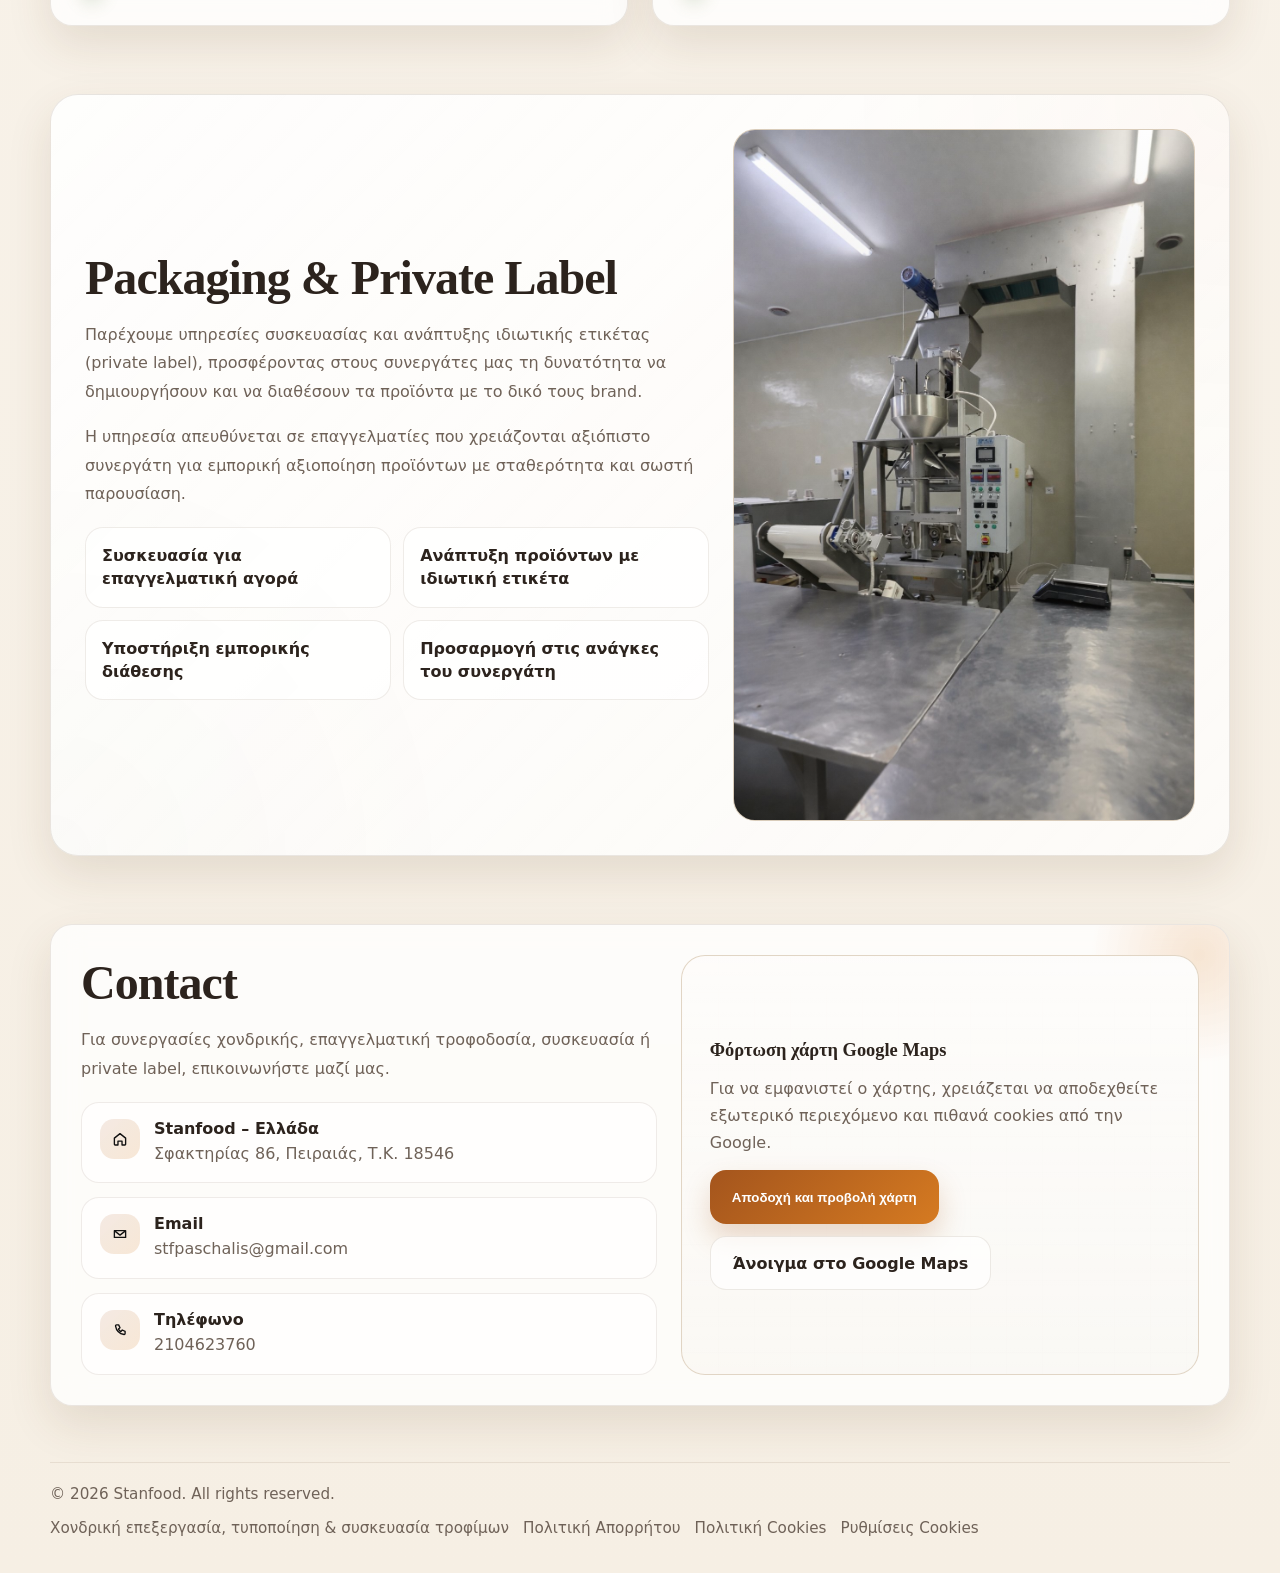
==== commit 1fd4548a: "push 5" ====
--- a/index.html
+++ b/index.html
@@ -8,6 +8,8 @@
     name="description"
     content="Η Stanfood είναι ελληνική εταιρεία επεξεργασίας, τυποποίησης και συσκευασίας τροφίμων για HoReCa, βιομηχανίες και δημόσιο τομέα."
   />
+  <link rel="icon" type="image/png" href="logo.png" />
+  <link rel="apple-touch-icon" href="logo.png" />
   <link rel="stylesheet" href="styles.css" />
 </head>
 <body>
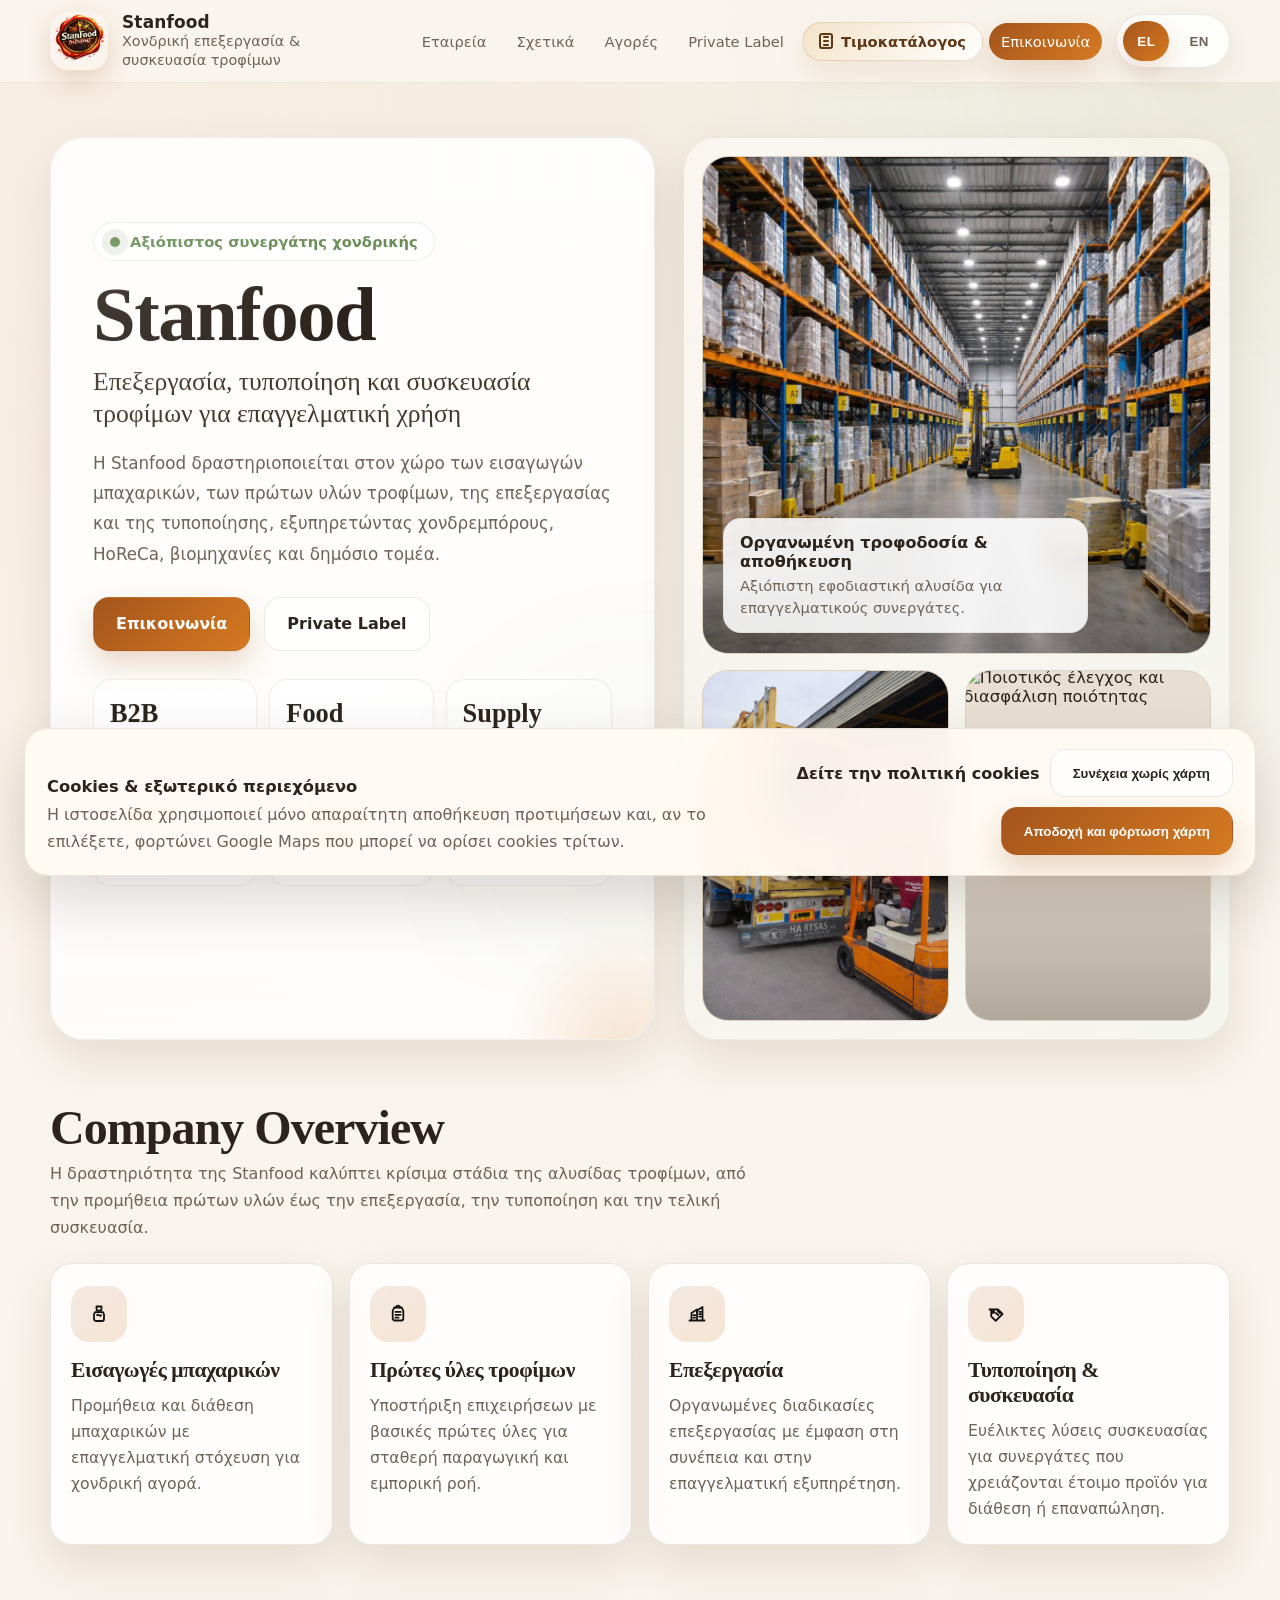
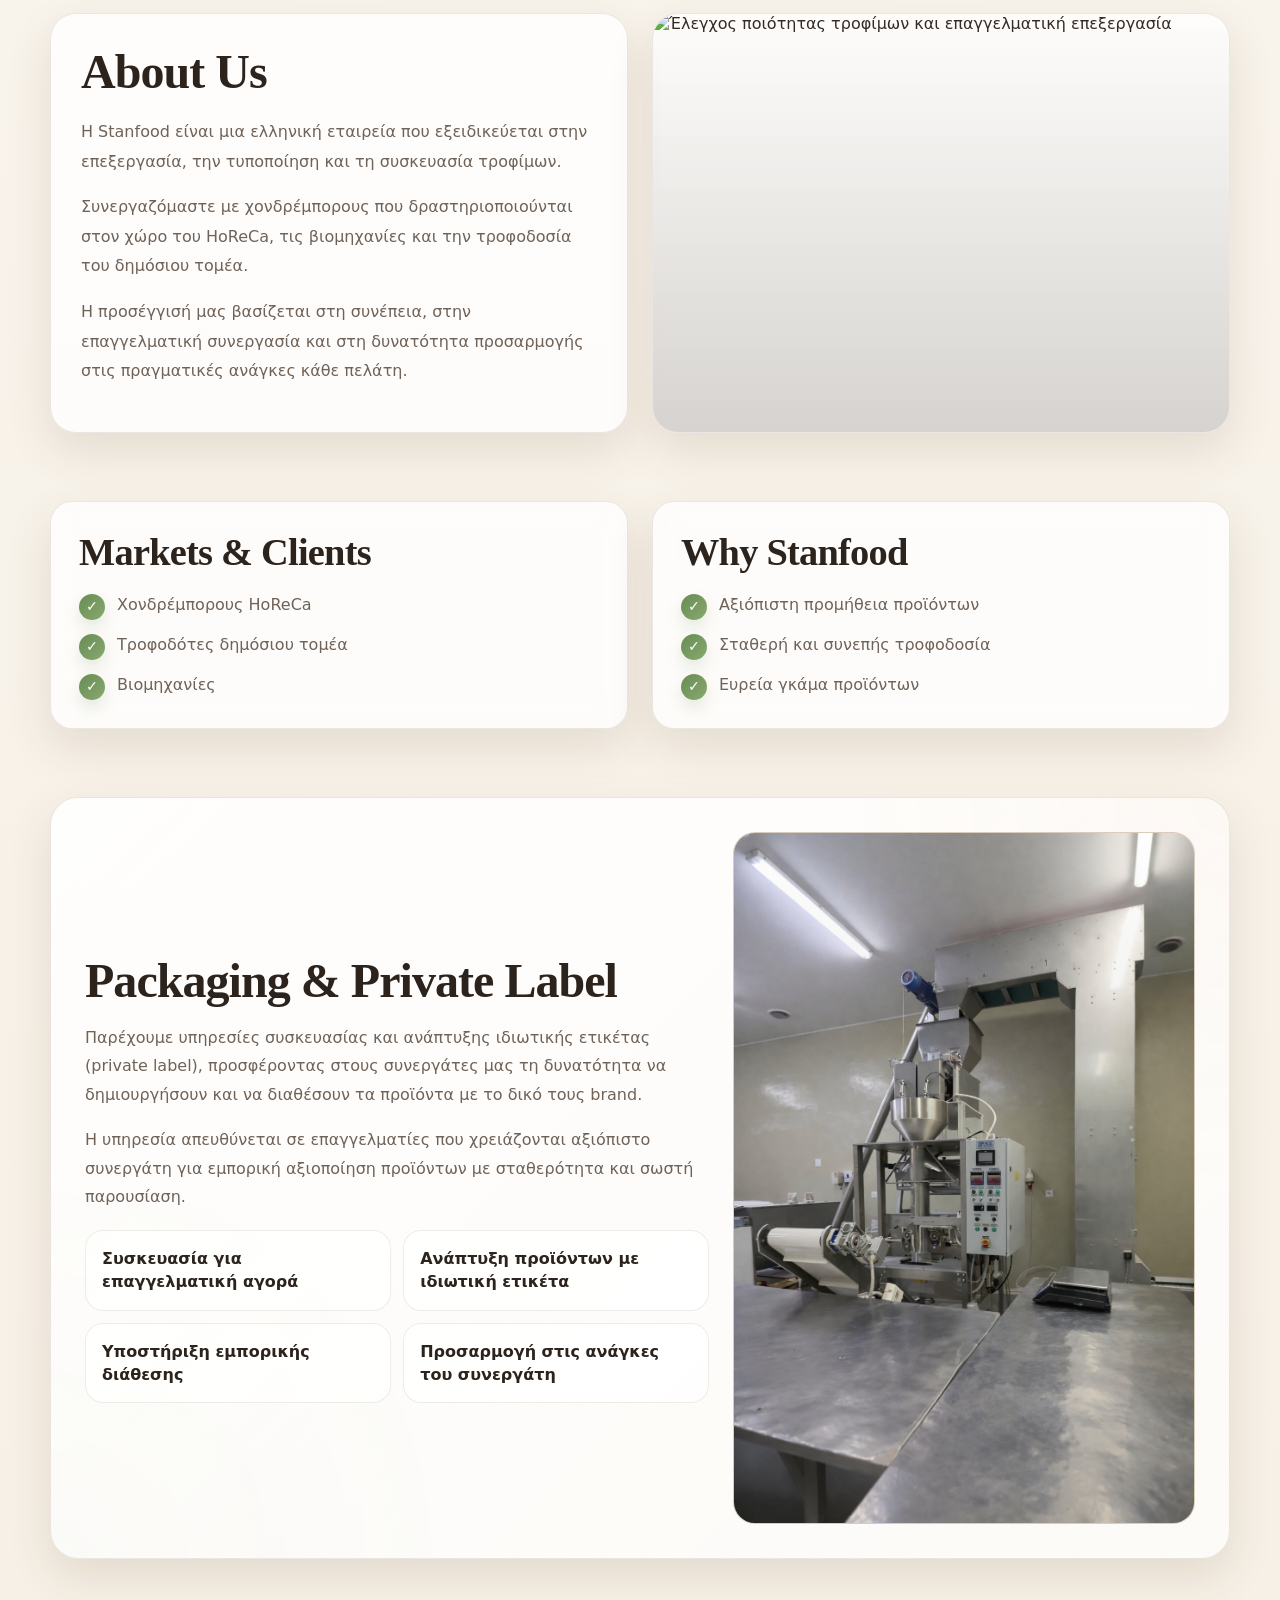
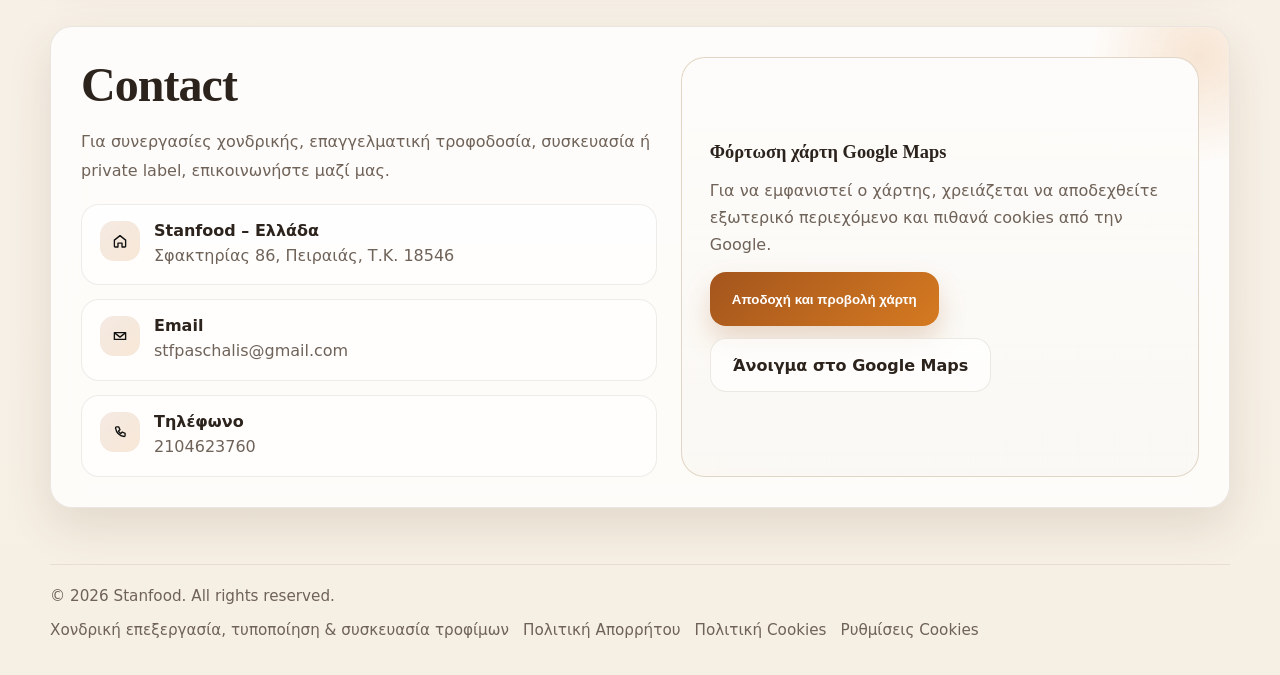
==== commit 40982d47: "push" ====
--- a/index.html
+++ b/index.html
@@ -112,7 +112,7 @@
         <div class="hero-visual" data-reveal>
           <div class="visual-card">
             <img
-              src="img2.jpg"
+              src="img1.jpg"
               alt="Αποθήκη τροφίμων και χονδρική διανομή"
               data-i18n-alt="heroWarehouseAlt"
             />
@@ -132,7 +132,7 @@
             </div>
             <div class="visual-card">
               <img
-                src="img2.jpg"
+                src="img5.jpg"
                 alt="Ποιοτικός έλεγχος και διασφάλιση ποιότητας"
                 data-i18n-alt="qualityAlt"
               />
@@ -227,7 +227,7 @@
 
         <div class="image-panel" data-reveal>
           <img
-            src="img 3.jpg"
+            src="img4.jpg"
             alt="Έλεγχος ποιότητας τροφίμων και επαγγελματική επεξεργασία"
             data-i18n-alt="aboutImageAlt"
           />
--- a/styles.css
+++ b/styles.css
@@ -1420,10 +1420,27 @@
   .hero-visual{
     padding:12px;
     border-radius:24px;
+    min-height:auto;
+    grid-template-rows:auto auto;
+    gap:12px;
   }
 
   .visual-bottom{
     grid-template-columns:1fr;
+  }
+
+  .hero-visual > .visual-card:first-child{
+    aspect-ratio:4 / 5;
+    min-height:0;
+  }
+
+  .visual-bottom .visual-card{
+    aspect-ratio:4 / 3;
+    min-height:0;
+  }
+
+  .visual-card img{
+    height:100%;
   }
 
   .overview-grid,
@@ -1444,9 +1461,20 @@
   }
 
   .floating-badge{
-    max-width:82%;
-    left:14px;
-    bottom:14px;
+    left:12px;
+    right:12px;
+    bottom:12px;
+    max-width:none;
+    padding:12px 14px;
+    border-radius:16px;
+  }
+
+  .floating-badge strong{
+    font-size:.98rem;
+  }
+
+  .floating-badge span{
+    font-size:.88rem;
   }
 
   .map-consent{
